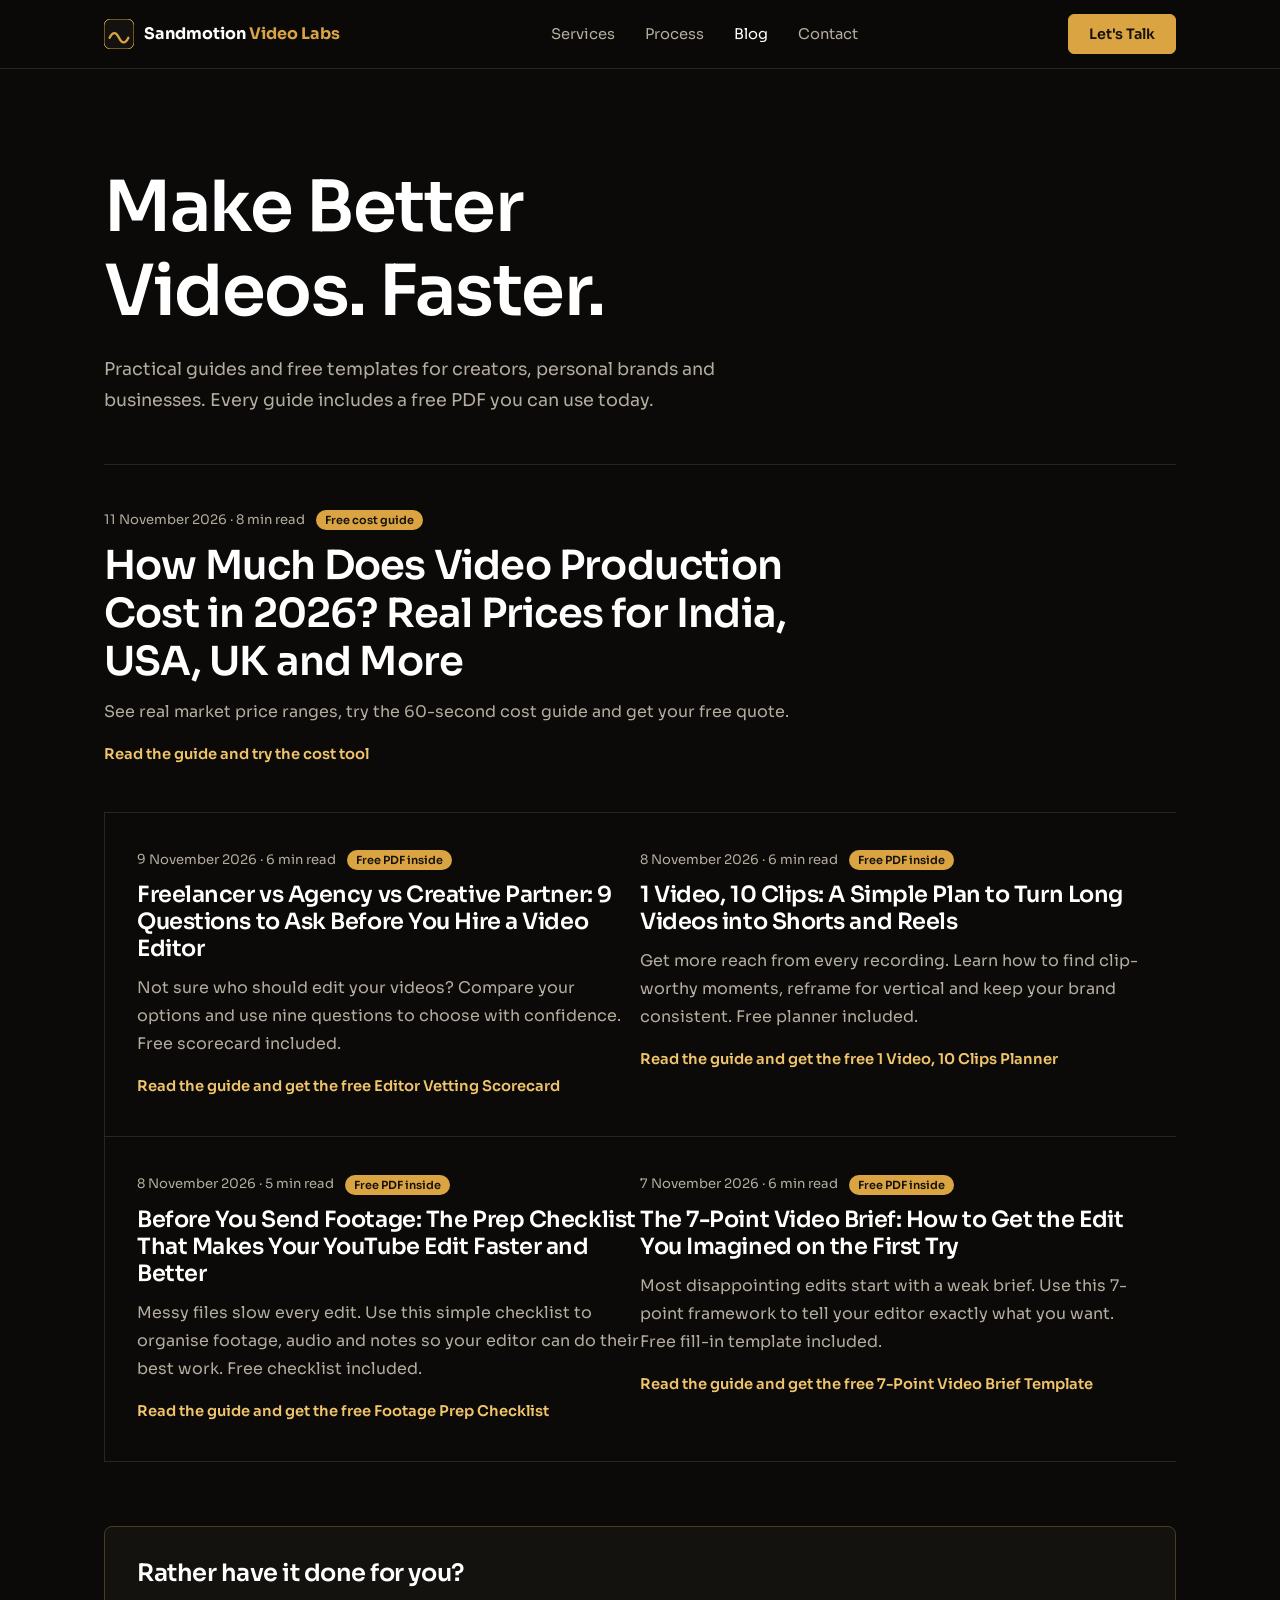
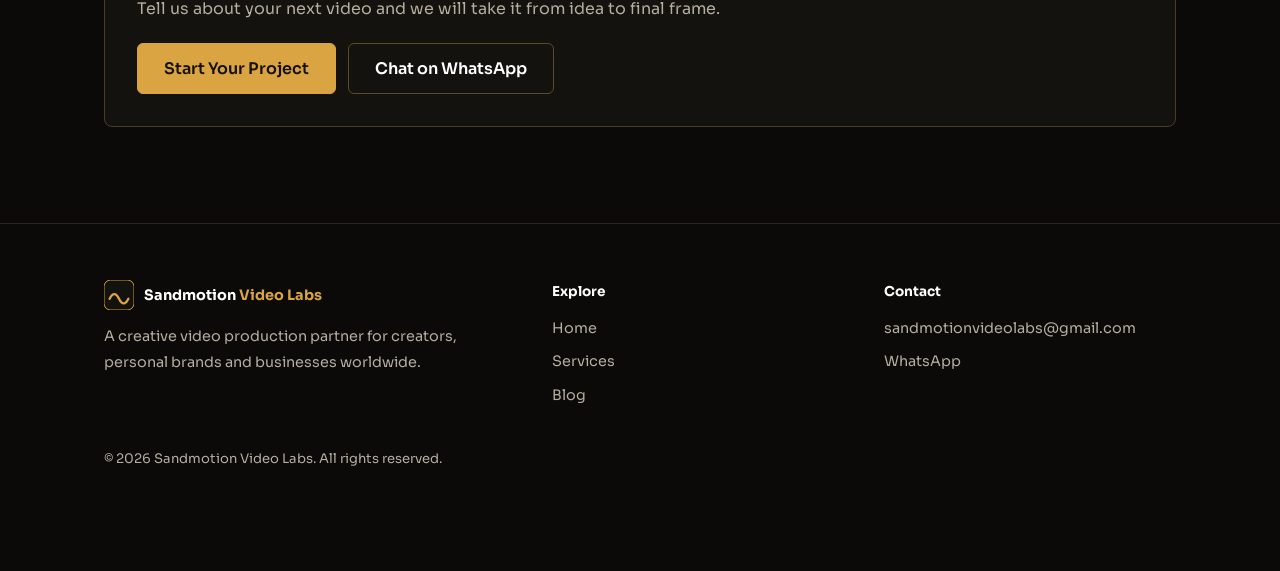
==== blog/index.html @ 58ddf297 "Add files via upload" ====
<!DOCTYPE html>
<html lang="en"><head><meta charset="utf-8"><meta name="viewport" content="width=device-width, initial-scale=1">
<title>Video Production Guides &amp; Free Templates | Sandmotion Video Labs</title><meta name="description" content="Free guides and downloadable templates on video editing, YouTube production, short-form content and choosing a creative partner."><link rel="canonical" href="https://www.sandmotionvideolabs.in/blog/">
<meta property="og:type" content="website"><meta property="og:title" content="Video Production Guides &amp; Free Templates | Sandmotion Video Labs"><meta property="og:description" content="Free guides and downloadable templates on video editing, YouTube production, short-form content and choosing a creative partner."><meta property="og:url" content="https://www.sandmotionvideolabs.in/blog/"><meta property="og:image" content="https://www.sandmotionvideolabs.in/og-image.jpg"><meta name="twitter:card" content="summary_large_image">
<meta name="theme-color" content="#0b0a08"><link rel="icon" href="data:image/svg+xml,%3Csvg xmlns='http://www.w3.org/2000/svg' viewBox='0 0 64 64'%3E%3Crect width='64' height='64' rx='14' fill='%230b0a08'/%3E%3Cpath d='M14 40q9-18 18 0t18 0' stroke='%23d9a441' stroke-width='6' fill='none' stroke-linecap='round'/%3E%3C/svg%3E"><link rel="preconnect" href="https://fonts.googleapis.com"><link rel="preconnect" href="https://fonts.gstatic.com" crossorigin><link href="https://fonts.googleapis.com/css2?family=Sora:wght@300;400;600;700&display=swap" rel="stylesheet"><link rel="stylesheet" href="blog.css"><script async src="https://www.googletagmanager.com/gtag/js?id=G-XXXXXXXXXX"></script><script>window.dataLayer=window.dataLayer||[];function gtag(){dataLayer.push(arguments)}gtag("js",new Date());gtag("config","G-XXXXXXXXXX");</script></head>
<body><div id="bar" aria-hidden="true"></div>
<header><div class="wrap"><nav aria-label="Main"><a class="logo" href="../index.html"><svg viewBox="0 0 64 64" aria-hidden="true"><rect width="64" height="64" rx="14" fill="#14120e" stroke="#d9a441" stroke-width="2"/><path d="M12 40q10-20 20 0t20 0" stroke="#d9a441" stroke-width="5" fill="none" stroke-linecap="round"/></svg><b>Sandmotion <span>Video Labs</span></b></a>
<ul><li><a href="../index.html#services">Services</a></li><li><a href="../index.html#process">Process</a></li><li><a href="./" aria-current="page">Blog</a></li><li><a href="../index.html#contact">Contact</a></li></ul>
<a class="btn" href="../index.html#contact" data-evt="nav_lets_talk">Let's Talk</a></nav></div></header>
<main><section class="hero-b"><div class="wrap"><h1>Make Better Videos. Faster.</h1><p>Practical guides and free templates for creators, personal brands and businesses. Every guide includes a free PDF you can use today.</p></div></section>
<section><div class="wrap"><div class="cards"><article class="card big"><p class="meta"><time datetime="2026-11-11">11 November 2026</time> · 8 min read <span class="badge">Free cost guide</span></p><h2><a href="video-production-cost-2026.html">How Much Does Video Production Cost in 2026? Real Prices for India, USA, UK and More</a></h2><p>See real market price ranges, try the 60-second cost guide and get your free quote.</p><a class="more" href="video-production-cost-2026.html">Read the guide and try the cost tool</a></article>
<article class="card"><p class="meta"><time datetime="2026-11-09">9 November 2026</time> · 6 min read <span class="badge">Free PDF inside</span></p><h2><a href="freelancer-vs-agency-vs-creative-partner.html">Freelancer vs Agency vs Creative Partner: 9 Questions to Ask Before You Hire a Video Editor</a></h2><p>Not sure who should edit your videos? Compare your options and use nine questions to choose with confidence. Free scorecard included.</p><a class="more" href="freelancer-vs-agency-vs-creative-partner.html">Read the guide and get the free Editor Vetting Scorecard</a></article><article class="card"><p class="meta"><time datetime="2026-11-08">8 November 2026</time> · 6 min read <span class="badge">Free PDF inside</span></p><h2><a href="turn-one-video-into-ten-clips.html">1 Video, 10 Clips: A Simple Plan to Turn Long Videos into Shorts and Reels</a></h2><p>Get more reach from every recording. Learn how to find clip-worthy moments, reframe for vertical and keep your brand consistent. Free planner included.</p><a class="more" href="turn-one-video-into-ten-clips.html">Read the guide and get the free 1 Video, 10 Clips Planner</a></article><article class="card"><p class="meta"><time datetime="2026-11-08">8 November 2026</time> · 5 min read <span class="badge">Free PDF inside</span></p><h2><a href="footage-prep-checklist-for-youtube-editors.html">Before You Send Footage: The Prep Checklist That Makes Your YouTube Edit Faster and Better</a></h2><p>Messy files slow every edit. Use this simple checklist to organise footage, audio and notes so your editor can do their best work. Free checklist included.</p><a class="more" href="footage-prep-checklist-for-youtube-editors.html">Read the guide and get the free Footage Prep Checklist</a></article><article class="card"><p class="meta"><time datetime="2026-11-07">7 November 2026</time> · 6 min read <span class="badge">Free PDF inside</span></p><h2><a href="how-to-brief-a-video-editor.html">The 7-Point Video Brief: How to Get the Edit You Imagined on the First Try</a></h2><p>Most disappointing edits start with a weak brief. Use this 7-point framework to tell your editor exactly what you want. Free fill-in template included.</p><a class="more" href="how-to-brief-a-video-editor.html">Read the guide and get the free 7-Point Video Brief Template</a></article></div>
<aside class="cta" style="margin-bottom:96px"><h2>Rather have it done for you?</h2><p>Tell us about your next video and we will take it from idea to final frame.</p><div class="row"><a class="btn" href="../index.html#contact" data-evt="blog_start_project">Start Your Project</a><a class="btn ghost" href="https://wa.me/918208072906?text=Hi%20Sandmotion%20Video%20Labs%2C%20I%27d%20like%20to%20discuss%20a%20video%20project." target="_blank" rel="noopener" data-evt="whatsapp_click">Chat on WhatsApp</a></div></aside></div></section></main>
<footer><div class="wrap"><div class="fgrid"><div><a class="logo" href="../index.html"><svg viewBox="0 0 64 64" aria-hidden="true"><rect width="64" height="64" rx="14" fill="#14120e" stroke="#d9a441" stroke-width="2"/><path d="M12 40q10-20 20 0t20 0" stroke="#d9a441" stroke-width="5" fill="none" stroke-linecap="round"/></svg><b>Sandmotion <span>Video Labs</span></b></a><p style="margin-top:14px;font-size:.9rem">A creative video production partner for creators, personal brands and businesses worldwide.</p></div>
<div><h4>Explore</h4><ul><li><a href="../index.html">Home</a></li><li><a href="../index.html#services">Services</a></li><li><a href="./">Blog</a></li></ul></div>
<div><h4>Contact</h4><ul><li><a href="mailto:sandmotionvideolabs@gmail.com">sandmotionvideolabs@gmail.com</a></li><li><a href="https://wa.me/918208072906?text=Hi%20Sandmotion%20Video%20Labs%2C%20I%27d%20like%20to%20discuss%20a%20video%20project." target="_blank" rel="noopener" data-evt="whatsapp_click">WhatsApp</a></li></ul></div></div>
<p class="copy">&copy; 2026 Sandmotion Video Labs. All rights reserved.</p></div></footer>
<div class="mcta"><a class="btn" href="../index.html#contact" data-evt="mobile_start_project">Start Your Project</a><a class="btn ghost" href="https://wa.me/918208072906?text=Hi%20Sandmotion%20Video%20Labs%2C%20I%27d%20like%20to%20discuss%20a%20video%20project." target="_blank" rel="noopener" data-evt="whatsapp_click">WhatsApp</a></div>
<script src="blog.js"></script></body></html>
---- blog/blog.css ----
*{box-sizing:border-box;margin:0}html{scroll-behavior:smooth;scroll-padding-top:84px}
:root{--bg:#0b0a08;--bg2:#14120e;--line:#2a261d;--mute:#b4ad9f;--gold:#d9a441;--gold2:#f0c46a}
body{background:var(--bg);color:#fff;font:400 1rem/1.75 Sora,Inter,system-ui,sans-serif;-webkit-font-smoothing:antialiased}
a{color:inherit}:focus-visible{outline:2px solid var(--gold2);outline-offset:3px}
.wrap{max-width:1120px;margin:0 auto;padding:0 24px}.narrow{max-width:760px}
h1,h2,h3{font-weight:600;line-height:1.2;letter-spacing:-.02em}p{color:var(--mute)}
#bar{position:fixed;top:0;left:0;height:3px;width:0;background:var(--gold);z-index:100}
.btn{display:inline-block;padding:14px 26px;border-radius:6px;background:var(--gold);color:#16110a;font:600 1rem Sora,sans-serif;text-decoration:none;border:1px solid var(--gold);cursor:pointer;transition:background .25s,transform .25s;text-align:center}
.btn:hover{background:var(--gold2);transform:translateY(-2px)}.btn.ghost{background:transparent;color:#fff;border-color:#5a4a28}.btn.ghost:hover{border-color:var(--gold);background:rgba(217,164,65,.08)}
.btn[hidden]{display:none}button[disabled]{opacity:.6;cursor:wait}
header{position:sticky;top:0;z-index:50;background:rgba(11,10,8,.88);backdrop-filter:blur(10px);border-bottom:1px solid var(--line)}
nav{display:flex;align-items:center;justify-content:space-between;height:68px;gap:16px}
.logo{display:flex;align-items:center;gap:10px;font-weight:700;text-decoration:none}.logo svg{width:30px;height:30px}.logo span{color:var(--gold)}
nav ul{display:flex;gap:30px;list-style:none;padding:0}nav ul a{text-decoration:none;color:var(--mute);font-size:.92rem}nav ul a:hover,nav ul a[aria-current]{color:#fff}
nav .btn{padding:10px 20px;font-size:.9rem}
.hero-b{padding:96px 0 48px}.hero-b h1{font-size:clamp(2.3rem,6.5vw,4.4rem);max-width:12ch;margin-bottom:20px}.hero-b p{max-width:54ch;font-size:1.1rem}
.cards{display:grid;grid-template-columns:repeat(2,1fr);border-top:1px solid var(--line);margin-bottom:64px}
.card{padding:36px 32px 36px 0;border-bottom:1px solid var(--line)}.card:nth-child(even){padding:36px 0 36px 32px;border-left:1px solid var(--line)}
.card.big{grid-column:1/-1;padding:44px 0;border-left:0}.card.big h2{font-size:clamp(1.7rem,3.6vw,2.5rem);max-width:24ch}
.card h2{font-size:1.4rem;margin:10px 0 12px}.card h2 a{text-decoration:none}.card h2 a:hover{color:var(--gold2)}
.meta{font-size:.82rem;color:var(--mute)}.more{display:inline-block;margin-top:16px;color:var(--gold2);text-decoration:none;font-weight:600;font-size:.92rem}.more:hover{text-decoration:underline}
.badge{display:inline-block;background:var(--gold);color:#16110a;font:600 .7rem Sora,sans-serif;padding:3px 9px;border-radius:99px;margin-left:8px;vertical-align:middle}
.post{padding:64px 0 96px}.post h1{font-size:clamp(1.9rem,5vw,2.9rem);margin:18px 0 14px}.crumb{font-size:.85rem}.crumb a{color:var(--gold2);text-decoration:none}
.takeaways{margin:32px 0 20px;padding:24px 26px;border-left:3px solid var(--gold);background:var(--bg2);border-radius:0 8px 8px 0}
.takeaways h2,.toc h2{font-size:.95rem;margin-bottom:10px;color:var(--gold2)}.takeaways ul{margin:0 0 0 18px;color:#e6e0d4}.takeaways li{margin-bottom:6px}
.toc{margin-bottom:8px}.toc ol{margin:0 0 0 18px;color:var(--mute);font-size:.92rem}.toc a{color:var(--mute)}.toc a:hover{color:var(--gold2)}
.prose{margin-top:28px}.prose h2{font-size:1.45rem;margin:42px 0 12px}.prose p{margin-bottom:16px;color:#d8d2c6}
.prose ul,.prose ol{margin:0 0 18px 22px;color:#d8d2c6}.prose li{margin-bottom:10px}.prose strong{color:#fff}
blockquote{margin:0 0 18px;padding:16px 20px;border-left:3px solid var(--gold);background:var(--bg2);color:#e6e0d4;border-radius:0 8px 8px 0}
.tip{margin:28px 0;padding:18px 22px;border:1px solid #4a3d22;border-radius:8px;color:#e6e0d4;background:rgba(217,164,65,.06)}.tip strong{color:var(--gold2)}
.magnet{margin:44px 0;padding:30px;border:1px solid var(--gold);border-radius:10px;background:linear-gradient(160deg,#1b1610,#0f0d09)}
.magnet h3{font-size:1.4rem;margin:10px 0 12px}.magnet ul{margin:0 0 20px 20px;color:#d8d2c6;font-size:.95rem}.magnet li{margin-bottom:4px}
.magnet .badge{margin-left:0}
.mrow{display:grid;grid-template-columns:1fr 1fr;gap:14px;margin-bottom:14px}
label{display:grid;gap:6px;font-size:.85rem;color:#fff}
input{font:inherit;font-size:.95rem;background:#0b0a08;color:#fff;border:1px solid #3a3325;border-radius:6px;padding:12px 14px;width:100%}
input:focus{border-color:var(--gold);outline:none;box-shadow:0 0 0 3px rgba(217,164,65,.2)}
input[aria-invalid="true"]{border-color:#e5736b}
.hp{position:absolute;left:-9999px;height:0;overflow:hidden}
.consent{display:flex;gap:10px;align-items:flex-start;font-size:.8rem;color:var(--mute);margin-bottom:16px}.consent input{width:auto;margin-top:5px;accent-color:var(--gold)}
.mform .btn{width:100%}.mstatus{margin-top:12px;font-size:.88rem;min-height:1.2em}.mstatus.bad{color:#f4a8a2}.mstatus.ok{color:var(--gold2)}
.magnet .dl{width:100%;margin-top:4px}
.cta{margin-top:56px;padding:32px;border:1px solid #4a3d22;border-radius:8px;background:var(--bg2)}.cta h2{font-size:1.5rem;margin-bottom:8px}.cta p{margin-bottom:20px}.cta .row{display:flex;flex-wrap:wrap;gap:12px}
.related{margin-top:48px}.related h3{font-size:1rem;margin-bottom:10px}.related ul{list-style:none;padding:0;display:grid;gap:8px}.related a{color:var(--gold2)}
footer{border-top:1px solid var(--line);padding:56px 0 100px;font-size:.9rem}.fgrid{display:grid;grid-template-columns:1.4fr 1fr 1fr;gap:40px}
footer h4{font-size:.85rem;margin-bottom:12px}footer ul{list-style:none;padding:0;display:grid;gap:8px}footer ul a{color:var(--mute);text-decoration:none}footer ul a:hover{color:var(--gold2)}.copy{margin-top:40px;font-size:.82rem}
.mcta{display:none}
@media(max-width:900px){nav ul{display:none}.cards,.fgrid,.mrow{grid-template-columns:1fr}.card,.card:nth-child(even){padding:28px 0;border-left:0}.hero-b{padding:64px 0 24px}
.magnet{padding:22px}
.mcta{display:flex;position:fixed;bottom:0;left:0;right:0;z-index:60;gap:8px;padding:10px 14px calc(10px + env(safe-area-inset-bottom,0px));background:rgba(11,10,8,.94);border-top:1px solid var(--line)}.mcta .btn{flex:1;padding:13px 10px;font-size:.9rem}}
@media(max-width:560px){.logo b{display:none}}
@media(prefers-reduced-motion:reduce){*{transition:none!important;scroll-behavior:auto!important}}
nav.toc{display:block;height:auto;margin-bottom:8px}
.takeaways ul,.toc ol,.prose ul,.prose ol,.magnet ul{padding-left:0}
.takeaways ul{margin-left:20px}.toc ol{margin-left:20px}.prose ul,.prose ol{margin-left:22px}.magnet ul{margin-left:20px}
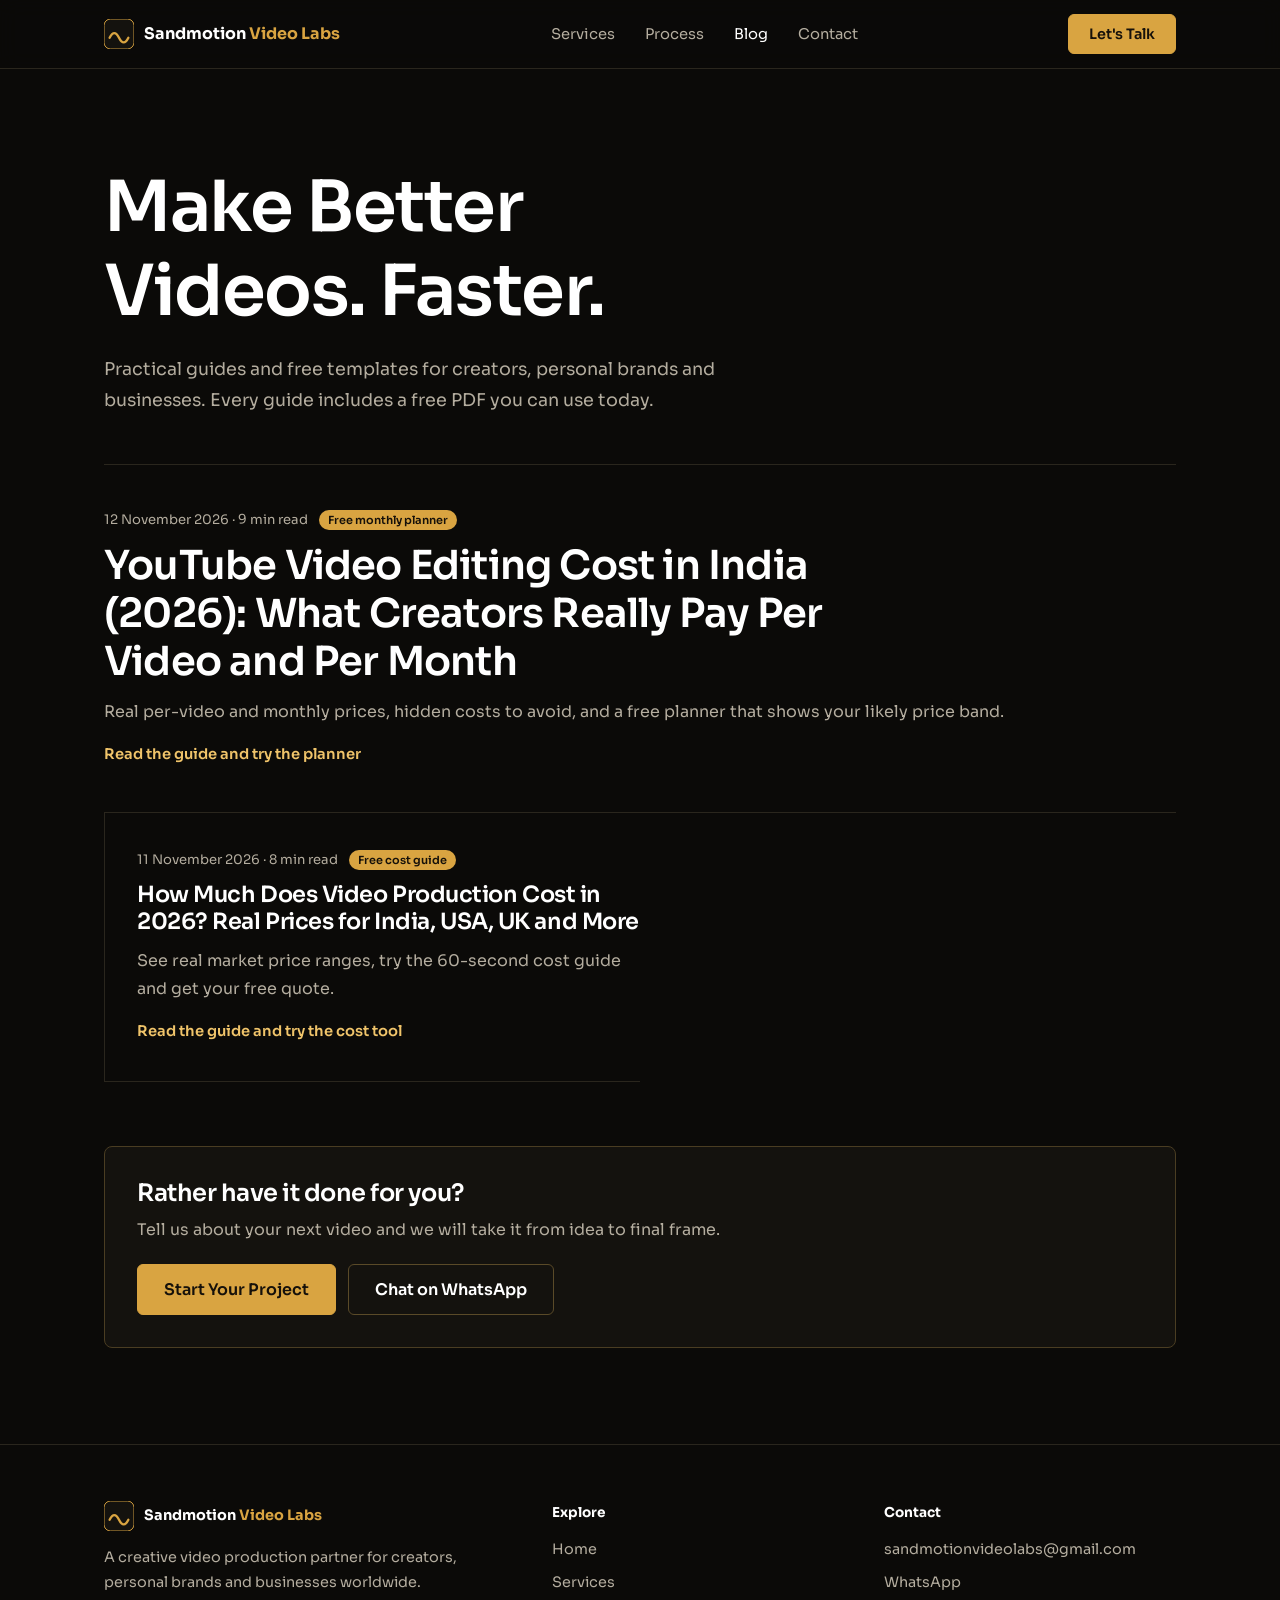
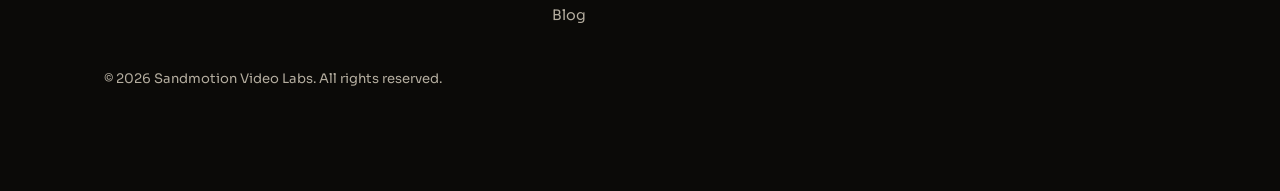
==== commit 8576cefe: "Add files via upload" ====
--- a/blog/index.html
+++ b/blog/index.html
@@ -8,8 +8,8 @@
 <ul><li><a href="../index.html#services">Services</a></li><li><a href="../index.html#process">Process</a></li><li><a href="./" aria-current="page">Blog</a></li><li><a href="../index.html#contact">Contact</a></li></ul>
 <a class="btn" href="../index.html#contact" data-evt="nav_lets_talk">Let's Talk</a></nav></div></header>
 <main><section class="hero-b"><div class="wrap"><h1>Make Better Videos. Faster.</h1><p>Practical guides and free templates for creators, personal brands and businesses. Every guide includes a free PDF you can use today.</p></div></section>
-<section><div class="wrap"><div class="cards"><article class="card big"><p class="meta"><time datetime="2026-11-11">11 November 2026</time> · 8 min read <span class="badge">Free cost guide</span></p><h2><a href="video-production-cost-2026.html">How Much Does Video Production Cost in 2026? Real Prices for India, USA, UK and More</a></h2><p>See real market price ranges, try the 60-second cost guide and get your free quote.</p><a class="more" href="video-production-cost-2026.html">Read the guide and try the cost tool</a></article>
-<article class="card"><p class="meta"><time datetime="2026-11-09">9 November 2026</time> · 6 min read <span class="badge">Free PDF inside</span></p><h2><a href="freelancer-vs-agency-vs-creative-partner.html">Freelancer vs Agency vs Creative Partner: 9 Questions to Ask Before You Hire a Video Editor</a></h2><p>Not sure who should edit your videos? Compare your options and use nine questions to choose with confidence. Free scorecard included.</p><a class="more" href="freelancer-vs-agency-vs-creative-partner.html">Read the guide and get the free Editor Vetting Scorecard</a></article><article class="card"><p class="meta"><time datetime="2026-11-08">8 November 2026</time> · 6 min read <span class="badge">Free PDF inside</span></p><h2><a href="turn-one-video-into-ten-clips.html">1 Video, 10 Clips: A Simple Plan to Turn Long Videos into Shorts and Reels</a></h2><p>Get more reach from every recording. Learn how to find clip-worthy moments, reframe for vertical and keep your brand consistent. Free planner included.</p><a class="more" href="turn-one-video-into-ten-clips.html">Read the guide and get the free 1 Video, 10 Clips Planner</a></article><article class="card"><p class="meta"><time datetime="2026-11-08">8 November 2026</time> · 5 min read <span class="badge">Free PDF inside</span></p><h2><a href="footage-prep-checklist-for-youtube-editors.html">Before You Send Footage: The Prep Checklist That Makes Your YouTube Edit Faster and Better</a></h2><p>Messy files slow every edit. Use this simple checklist to organise footage, audio and notes so your editor can do their best work. Free checklist included.</p><a class="more" href="footage-prep-checklist-for-youtube-editors.html">Read the guide and get the free Footage Prep Checklist</a></article><article class="card"><p class="meta"><time datetime="2026-11-07">7 November 2026</time> · 6 min read <span class="badge">Free PDF inside</span></p><h2><a href="how-to-brief-a-video-editor.html">The 7-Point Video Brief: How to Get the Edit You Imagined on the First Try</a></h2><p>Most disappointing edits start with a weak brief. Use this 7-point framework to tell your editor exactly what you want. Free fill-in template included.</p><a class="more" href="how-to-brief-a-video-editor.html">Read the guide and get the free 7-Point Video Brief Template</a></article></div>
+<section><div class="wrap"><div class="cards"><article class="card big"><p class="meta"><time datetime="2026-11-12">12 November 2026</time> · 9 min read <span class="badge">Free monthly planner</span></p><h2><a href="youtube-video-editing-cost-india.html">YouTube Video Editing Cost in India (2026): What Creators Really Pay Per Video and Per Month</a></h2><p>Real per-video and monthly prices, hidden costs to avoid, and a free planner that shows your likely price band.</p><a class="more" href="youtube-video-editing-cost-india.html">Read the guide and try the planner</a></article>
+<article class="card"><p class="meta"><time datetime="2026-11-11">11 November 2026</time> · 8 min read <span class="badge">Free cost guide</span></p><h2><a href="video-production-cost-2026.html">How Much Does Video Production Cost in 2026? Real Prices for India, USA, UK and More</a></h2><p>See real market price ranges, try the 60-second cost guide and get your free quote.</p><a class="more" href="video-production-cost-2026.html">Read the guide and try the cost tool</a></article></div>
 <aside class="cta" style="margin-bottom:96px"><h2>Rather have it done for you?</h2><p>Tell us about your next video and we will take it from idea to final frame.</p><div class="row"><a class="btn" href="../index.html#contact" data-evt="blog_start_project">Start Your Project</a><a class="btn ghost" href="https://wa.me/918208072906?text=Hi%20Sandmotion%20Video%20Labs%2C%20I%27d%20like%20to%20discuss%20a%20video%20project." target="_blank" rel="noopener" data-evt="whatsapp_click">Chat on WhatsApp</a></div></aside></div></section></main>
 <footer><div class="wrap"><div class="fgrid"><div><a class="logo" href="../index.html"><svg viewBox="0 0 64 64" aria-hidden="true"><rect width="64" height="64" rx="14" fill="#14120e" stroke="#d9a441" stroke-width="2"/><path d="M12 40q10-20 20 0t20 0" stroke="#d9a441" stroke-width="5" fill="none" stroke-linecap="round"/></svg><b>Sandmotion <span>Video Labs</span></b></a><p style="margin-top:14px;font-size:.9rem">A creative video production partner for creators, personal brands and businesses worldwide.</p></div>
 <div><h4>Explore</h4><ul><li><a href="../index.html">Home</a></li><li><a href="../index.html#services">Services</a></li><li><a href="./">Blog</a></li></ul></div>
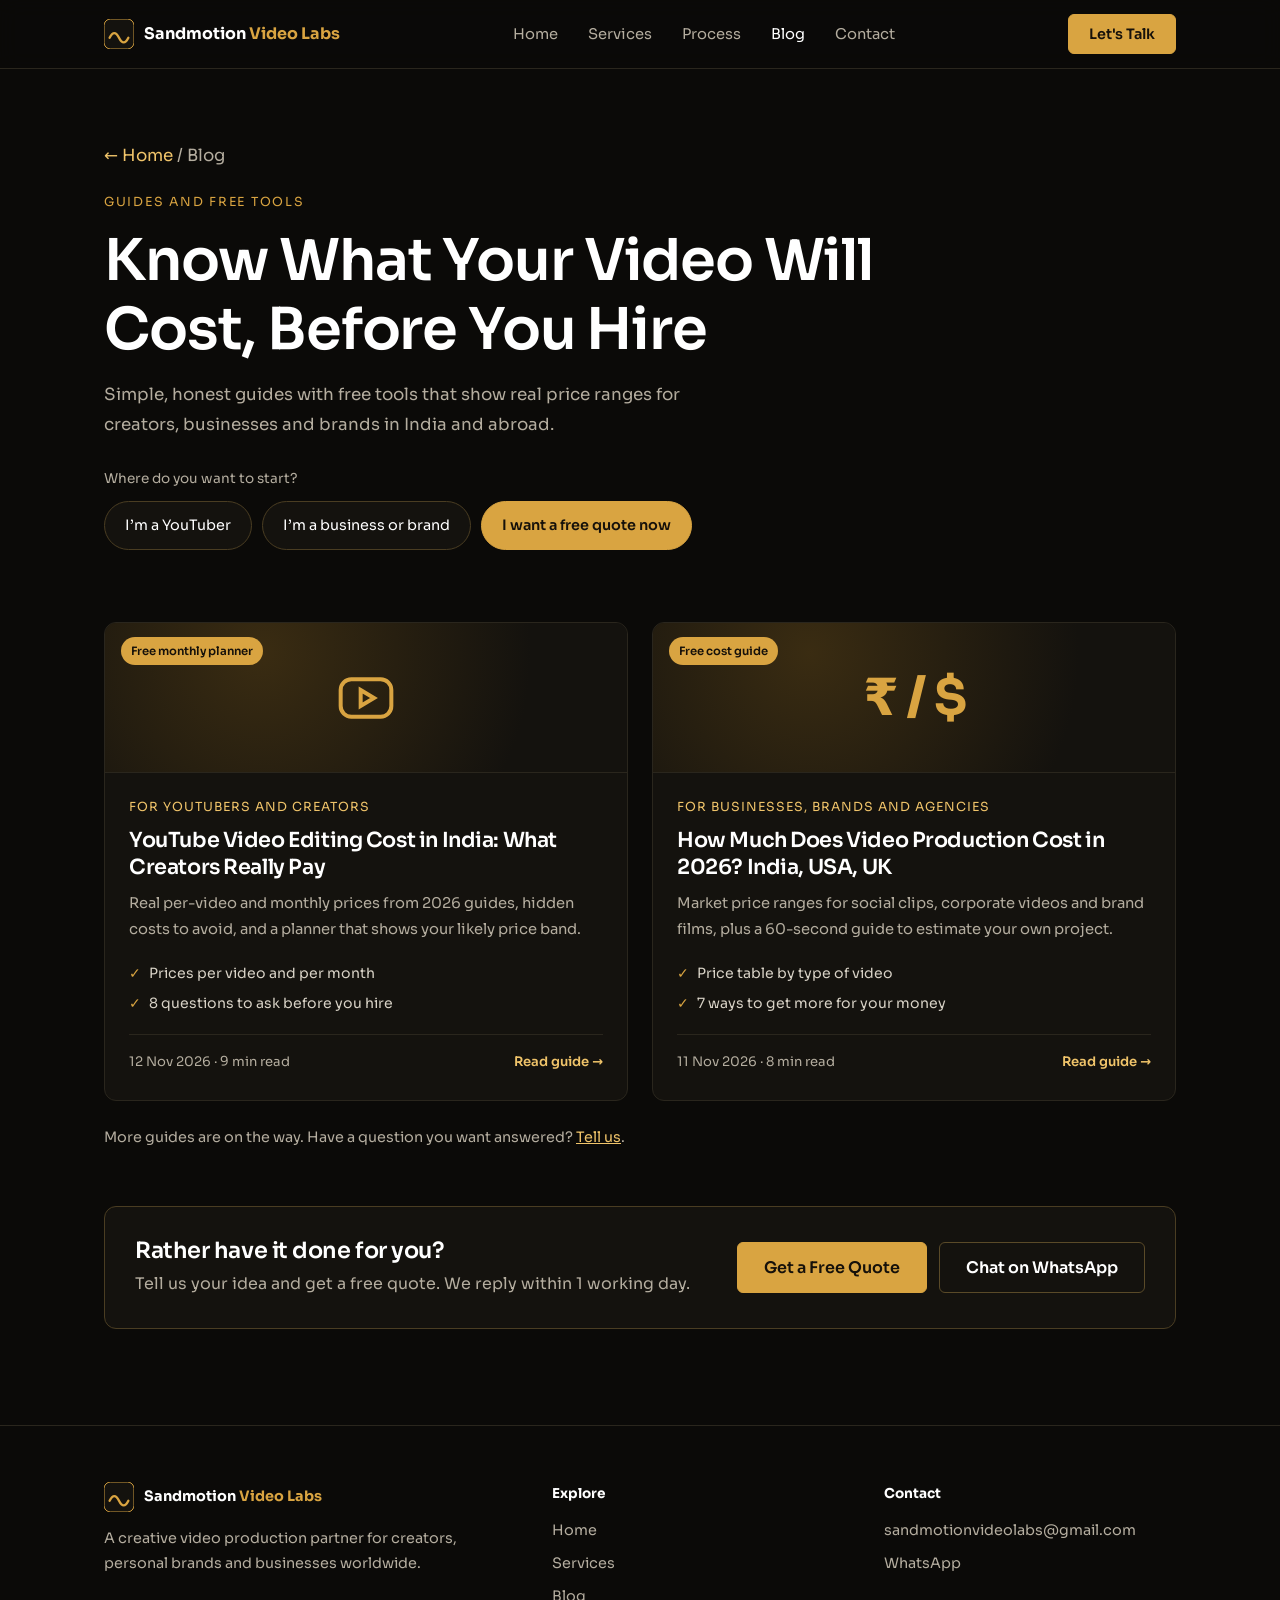
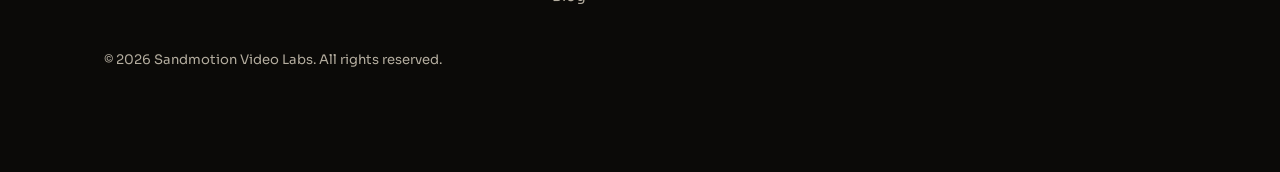
==== commit 3aded046: "Add files via upload" ====
--- a/blog/index.html
+++ b/blog/index.html
@@ -2,15 +2,55 @@
 <html lang="en"><head><meta charset="utf-8"><meta name="viewport" content="width=device-width, initial-scale=1">
 <title>Video Production Guides &amp; Free Templates | Sandmotion Video Labs</title><meta name="description" content="Free guides and downloadable templates on video editing, YouTube production, short-form content and choosing a creative partner."><link rel="canonical" href="https://www.sandmotionvideolabs.in/blog/">
 <meta property="og:type" content="website"><meta property="og:title" content="Video Production Guides &amp; Free Templates | Sandmotion Video Labs"><meta property="og:description" content="Free guides and downloadable templates on video editing, YouTube production, short-form content and choosing a creative partner."><meta property="og:url" content="https://www.sandmotionvideolabs.in/blog/"><meta property="og:image" content="https://www.sandmotionvideolabs.in/og-image.jpg"><meta name="twitter:card" content="summary_large_image">
-<meta name="theme-color" content="#0b0a08"><link rel="icon" href="data:image/svg+xml,%3Csvg xmlns='http://www.w3.org/2000/svg' viewBox='0 0 64 64'%3E%3Crect width='64' height='64' rx='14' fill='%230b0a08'/%3E%3Cpath d='M14 40q9-18 18 0t18 0' stroke='%23d9a441' stroke-width='6' fill='none' stroke-linecap='round'/%3E%3C/svg%3E"><link rel="preconnect" href="https://fonts.googleapis.com"><link rel="preconnect" href="https://fonts.gstatic.com" crossorigin><link href="https://fonts.googleapis.com/css2?family=Sora:wght@300;400;600;700&display=swap" rel="stylesheet"><link rel="stylesheet" href="blog.css"><script async src="https://www.googletagmanager.com/gtag/js?id=G-XXXXXXXXXX"></script><script>window.dataLayer=window.dataLayer||[];function gtag(){dataLayer.push(arguments)}gtag("js",new Date());gtag("config","G-XXXXXXXXXX");</script></head>
+<meta name="theme-color" content="#0b0a08"><link rel="icon" href="data:image/svg+xml,%3Csvg xmlns='http://www.w3.org/2000/svg' viewBox='0 0 64 64'%3E%3Crect width='64' height='64' rx='14' fill='%230b0a08'/%3E%3Cpath d='M14 40q9-18 18 0t18 0' stroke='%23d9a441' stroke-width='6' fill='none' stroke-linecap='round'/%3E%3C/svg%3E"><link rel="preconnect" href="https://fonts.googleapis.com"><link rel="preconnect" href="https://fonts.gstatic.com" crossorigin><link href="https://fonts.googleapis.com/css2?family=Sora:wght@300;400;600;700&display=swap" rel="stylesheet"><link rel="stylesheet" href="blog.css"><script async src="https://www.googletagmanager.com/gtag/js?id=G-XXXXXXXXXX"></script><script>window.dataLayer=window.dataLayer||[];function gtag(){dataLayer.push(arguments)}gtag("js",new Date());gtag("config","G-XXXXXXXXXX");</script><style>
+.bh{padding:72px 0 28px}.bh .eyebrow{display:block;color:var(--gold);font-size:.78rem;letter-spacing:.14em;text-transform:uppercase;margin-bottom:12px}
+.bh h1{font-size:clamp(2rem,5.5vw,3.6rem);max-width:18ch;margin-bottom:16px}.bh p{max-width:54ch;font-size:1.05rem}
+.crumbs{font-size:.85rem;margin-bottom:22px}.crumbs a{color:var(--gold2);text-decoration:none}.crumbs a:hover{text-decoration:underline}
+.pick{margin-top:28px}.pick small{display:block;color:var(--mute);font-size:.85rem;margin-bottom:10px}
+.pick .row{display:flex;flex-wrap:wrap;gap:10px}
+.pill{display:inline-block;padding:11px 20px;border:1px solid #4a3d22;border-radius:99px;color:#fff;text-decoration:none;font-size:.9rem;background:var(--bg2);transition:all .2s}
+.pill:hover{border-color:var(--gold);background:rgba(217,164,65,.1);transform:translateY(-2px)}
+.pill.solid{background:var(--gold);border-color:var(--gold);color:#16110a;font-weight:600}.pill.solid:hover{background:var(--gold2)}
+.g2{display:grid;grid-template-columns:repeat(2,1fr);gap:24px;margin:44px 0 24px}
+.gc{display:flex;flex-direction:column;border:1px solid var(--line);border-radius:12px;overflow:hidden;background:var(--bg2);text-decoration:none;transition:transform .25s,border-color .25s}
+.gc:hover{transform:translateY(-4px);border-color:var(--gold)}
+.gt{height:150px;display:grid;place-items:center;background:radial-gradient(circle at 30% 20%,#3a2c12,#14120e 70%);border-bottom:1px solid var(--line);position:relative}
+.gt svg{width:64px;height:64px;stroke:var(--gold);fill:none;stroke-width:1.5}
+.gt b{font-size:3.2rem;font-weight:700;color:var(--gold);letter-spacing:-.04em}
+.gt .tag{position:absolute;left:16px;top:14px;font-size:.72rem;background:var(--gold);color:#16110a;padding:4px 10px;border-radius:99px;font-weight:600}
+.gb{padding:24px 24px 26px;display:flex;flex-direction:column;flex:1}
+.gb .for{font-size:.78rem;color:var(--gold2);letter-spacing:.08em;text-transform:uppercase;margin-bottom:8px}
+.gb h2{font-size:1.3rem;line-height:1.3;color:#fff;margin-bottom:10px}
+.gb p{font-size:.92rem;margin-bottom:18px;flex:1}
+.gb ul{list-style:none;padding:0;margin:0 0 18px;display:grid;gap:6px;font-size:.88rem;color:#d8d2c6}
+.gb li{padding-left:20px;position:relative}.gb li::before{content:"\2713";position:absolute;left:0;color:var(--gold)}
+.gm{display:flex;justify-content:space-between;align-items:center;font-size:.82rem;color:var(--mute);border-top:1px solid var(--line);padding-top:16px}
+.gm span:last-child{color:var(--gold2);font-weight:600}
+.soon{margin:8px 0 56px;font-size:.9rem}
+.strip{margin:0 0 96px;padding:30px;border:1px solid #4a3d22;border-radius:12px;background:var(--bg2);display:flex;flex-wrap:wrap;gap:20px;align-items:center;justify-content:space-between}
+.strip h2{font-size:1.4rem;margin-bottom:6px}.strip p{margin:0}.strip .row{display:flex;gap:12px;flex-wrap:wrap}
+@media(max-width:900px){.g2{grid-template-columns:1fr}.bh{padding:44px 0 16px}.gt{height:120px}}
+</style></head>
 <body><div id="bar" aria-hidden="true"></div>
 <header><div class="wrap"><nav aria-label="Main"><a class="logo" href="../index.html"><svg viewBox="0 0 64 64" aria-hidden="true"><rect width="64" height="64" rx="14" fill="#14120e" stroke="#d9a441" stroke-width="2"/><path d="M12 40q10-20 20 0t20 0" stroke="#d9a441" stroke-width="5" fill="none" stroke-linecap="round"/></svg><b>Sandmotion <span>Video Labs</span></b></a>
-<ul><li><a href="../index.html#services">Services</a></li><li><a href="../index.html#process">Process</a></li><li><a href="./" aria-current="page">Blog</a></li><li><a href="../index.html#contact">Contact</a></li></ul>
+<ul><li><a href="../index.html">Home</a></li><li><a href="../index.html#services">Services</a></li><li><a href="../index.html#process">Process</a></li><li><a href="./" aria-current="page">Blog</a></li><li><a href="../index.html#contact">Contact</a></li></ul>
 <a class="btn" href="../index.html#contact" data-evt="nav_lets_talk">Let's Talk</a></nav></div></header>
-<main><section class="hero-b"><div class="wrap"><h1>Make Better Videos. Faster.</h1><p>Practical guides and free templates for creators, personal brands and businesses. Every guide includes a free PDF you can use today.</p></div></section>
-<section><div class="wrap"><div class="cards"><article class="card big"><p class="meta"><time datetime="2026-11-12">12 November 2026</time> · 9 min read <span class="badge">Free monthly planner</span></p><h2><a href="youtube-video-editing-cost-india.html">YouTube Video Editing Cost in India (2026): What Creators Really Pay Per Video and Per Month</a></h2><p>Real per-video and monthly prices, hidden costs to avoid, and a free planner that shows your likely price band.</p><a class="more" href="youtube-video-editing-cost-india.html">Read the guide and try the planner</a></article>
-<article class="card"><p class="meta"><time datetime="2026-11-11">11 November 2026</time> · 8 min read <span class="badge">Free cost guide</span></p><h2><a href="video-production-cost-2026.html">How Much Does Video Production Cost in 2026? Real Prices for India, USA, UK and More</a></h2><p>See real market price ranges, try the 60-second cost guide and get your free quote.</p><a class="more" href="video-production-cost-2026.html">Read the guide and try the cost tool</a></article></div>
-<aside class="cta" style="margin-bottom:96px"><h2>Rather have it done for you?</h2><p>Tell us about your next video and we will take it from idea to final frame.</p><div class="row"><a class="btn" href="../index.html#contact" data-evt="blog_start_project">Start Your Project</a><a class="btn ghost" href="https://wa.me/918208072906?text=Hi%20Sandmotion%20Video%20Labs%2C%20I%27d%20like%20to%20discuss%20a%20video%20project." target="_blank" rel="noopener" data-evt="whatsapp_click">Chat on WhatsApp</a></div></aside></div></section></main>
+<main>
+<section class="bh"><div class="wrap"><p class="crumbs"><a href="../index.html">&larr; Home</a> / Blog</p>
+<span class="eyebrow">Guides and free tools</span><h1>Know What Your Video Will Cost, Before You Hire</h1>
+<p>Simple, honest guides with free tools that show real price ranges for creators, businesses and brands in India and abroad.</p>
+<div class="pick"><small>Where do you want to start?</small><div class="row"><a class="pill" href="youtube-video-editing-cost-india.html">I&rsquo;m a YouTuber</a><a class="pill" href="video-production-cost-2026.html">I&rsquo;m a business or brand</a><a class="pill solid" href="../index.html#contact">I want a free quote now</a></div></div></div></section>
+<section><div class="wrap">
+<div class="g2">
+<a class="gc" href="youtube-video-editing-cost-india.html" data-evt="blog_card_youtube"><div class="gt"><span class="tag">Free monthly planner</span><svg viewBox="0 0 24 24" aria-hidden="true"><rect x="2.5" y="5" width="19" height="14" rx="4"/><path d="M10 9l5 3-5 3z"/></svg></div>
+<div class="gb"><span class="for">For YouTubers and creators</span><h2>YouTube Video Editing Cost in India: What Creators Really Pay</h2><p>Real per-video and monthly prices from 2026 guides, hidden costs to avoid, and a planner that shows your likely price band.</p><ul><li>Prices per video and per month</li><li>8 questions to ask before you hire</li></ul><div class="gm"><span>12 Nov 2026 &middot; 9 min read</span><span>Read guide &rarr;</span></div></div></a>
+<a class="gc" href="video-production-cost-2026.html" data-evt="blog_card_cost"><div class="gt"><span class="tag">Free cost guide</span><b>&#8377; / $</b></div>
+<div class="gb"><span class="for">For businesses, brands and agencies</span><h2>How Much Does Video Production Cost in 2026? India, USA, UK</h2><p>Market price ranges for social clips, corporate videos and brand films, plus a 60-second guide to estimate your own project.</p><ul><li>Price table by type of video</li><li>7 ways to get more for your money</li></ul><div class="gm"><span>11 Nov 2026 &middot; 8 min read</span><span>Read guide &rarr;</span></div></div></a>
+</div>
+<p class="soon">More guides are on the way. Have a question you want answered? <a href="../index.html#contact" style="color:var(--gold2)">Tell us</a>.</p>
+<aside class="strip"><div><h2>Rather have it done for you?</h2><p>Tell us your idea and get a free quote. We reply within 1 working day.</p></div><div class="row"><a class="btn" href="../index.html#contact" data-evt="blog_start_project">Get a Free Quote</a><a class="btn ghost" href="https://wa.me/918208072906?text=Hi%20Sandmotion%20Video%20Labs%2C%20I%27d%20like%20to%20discuss%20a%20video%20project." target="_blank" rel="noopener" data-evt="whatsapp_click">Chat on WhatsApp</a></div></aside>
+</div></section>
+</main>
 <footer><div class="wrap"><div class="fgrid"><div><a class="logo" href="../index.html"><svg viewBox="0 0 64 64" aria-hidden="true"><rect width="64" height="64" rx="14" fill="#14120e" stroke="#d9a441" stroke-width="2"/><path d="M12 40q10-20 20 0t20 0" stroke="#d9a441" stroke-width="5" fill="none" stroke-linecap="round"/></svg><b>Sandmotion <span>Video Labs</span></b></a><p style="margin-top:14px;font-size:.9rem">A creative video production partner for creators, personal brands and businesses worldwide.</p></div>
 <div><h4>Explore</h4><ul><li><a href="../index.html">Home</a></li><li><a href="../index.html#services">Services</a></li><li><a href="./">Blog</a></li></ul></div>
 <div><h4>Contact</h4><ul><li><a href="mailto:sandmotionvideolabs@gmail.com">sandmotionvideolabs@gmail.com</a></li><li><a href="https://wa.me/918208072906?text=Hi%20Sandmotion%20Video%20Labs%2C%20I%27d%20like%20to%20discuss%20a%20video%20project." target="_blank" rel="noopener" data-evt="whatsapp_click">WhatsApp</a></li></ul></div></div>
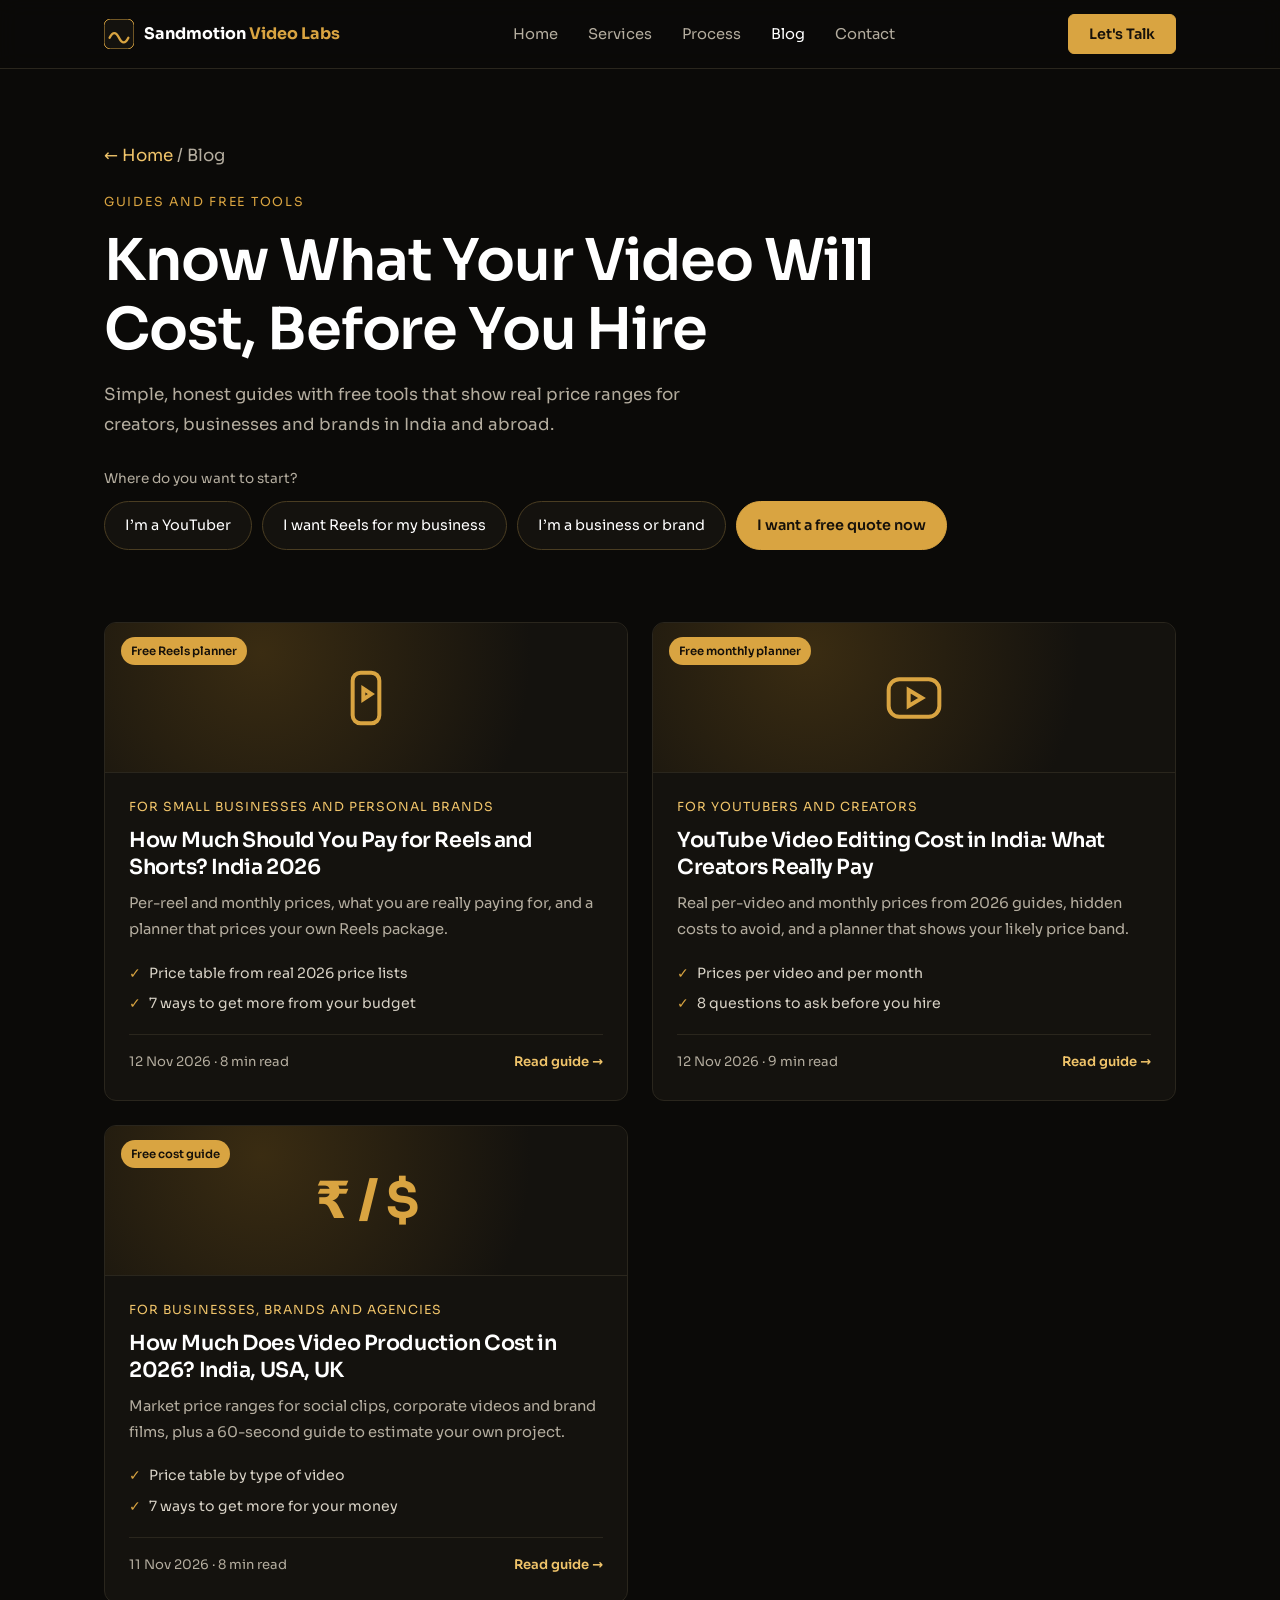
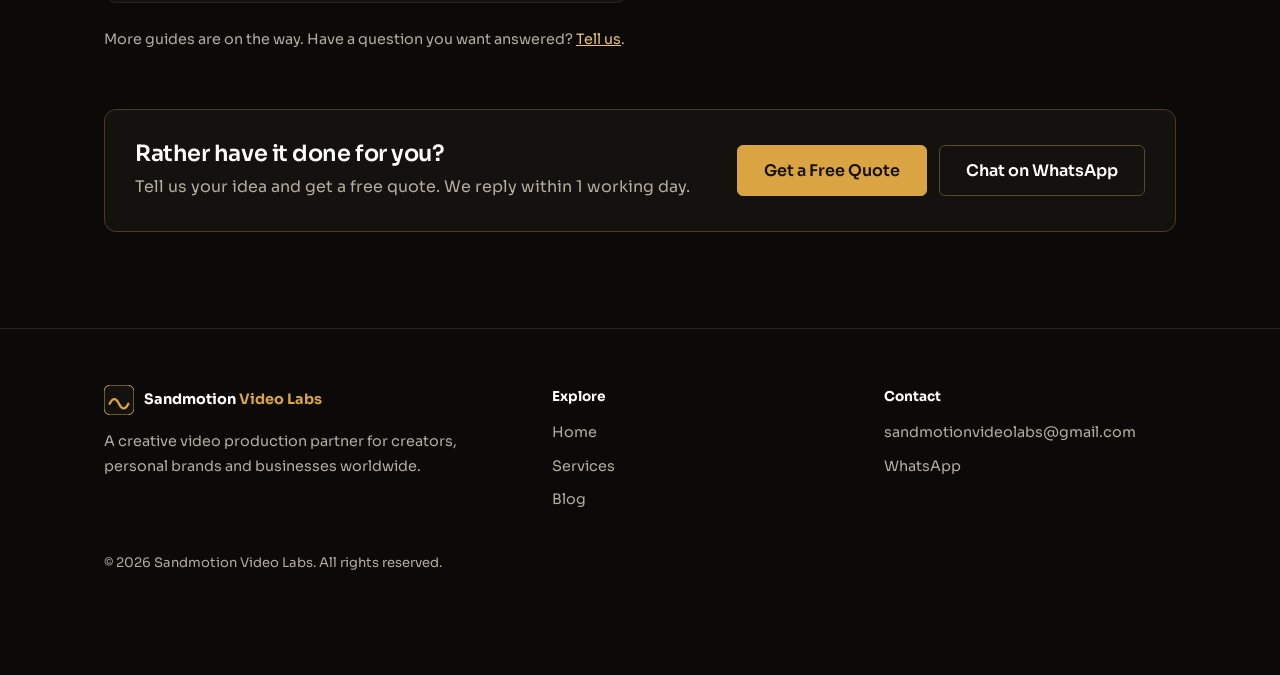
==== commit 5a99447b: "Add files via upload" ====
--- a/blog/index.html
+++ b/blog/index.html
@@ -39,9 +39,11 @@
 <section class="bh"><div class="wrap"><p class="crumbs"><a href="../index.html">&larr; Home</a> / Blog</p>
 <span class="eyebrow">Guides and free tools</span><h1>Know What Your Video Will Cost, Before You Hire</h1>
 <p>Simple, honest guides with free tools that show real price ranges for creators, businesses and brands in India and abroad.</p>
-<div class="pick"><small>Where do you want to start?</small><div class="row"><a class="pill" href="youtube-video-editing-cost-india.html">I&rsquo;m a YouTuber</a><a class="pill" href="video-production-cost-2026.html">I&rsquo;m a business or brand</a><a class="pill solid" href="../index.html#contact">I want a free quote now</a></div></div></div></section>
+<div class="pick"><small>Where do you want to start?</small><div class="row"><a class="pill" href="youtube-video-editing-cost-india.html">I&rsquo;m a YouTuber</a><a class="pill" href="reels-shorts-cost-india.html">I want Reels for my business</a><a class="pill" href="video-production-cost-2026.html">I&rsquo;m a business or brand</a><a class="pill solid" href="../index.html#contact">I want a free quote now</a></div></div></div></section>
 <section><div class="wrap">
 <div class="g2">
+<a class="gc" href="reels-shorts-cost-india.html" data-evt="blog_card_reels"><div class="gt"><span class="tag">Free Reels planner</span><svg viewBox="0 0 24 24" aria-hidden="true"><rect x="7" y="2.5" width="10" height="19" rx="3"/><path d="M11 8.5l3 2-3 2z"/></svg></div>
+<div class="gb"><span class="for">For small businesses and personal brands</span><h2>How Much Should You Pay for Reels and Shorts? India 2026</h2><p>Per-reel and monthly prices, what you are really paying for, and a planner that prices your own Reels package.</p><ul><li>Price table from real 2026 price lists</li><li>7 ways to get more from your budget</li></ul><div class="gm"><span>12 Nov 2026 &middot; 8 min read</span><span>Read guide &rarr;</span></div></div></a>
 <a class="gc" href="youtube-video-editing-cost-india.html" data-evt="blog_card_youtube"><div class="gt"><span class="tag">Free monthly planner</span><svg viewBox="0 0 24 24" aria-hidden="true"><rect x="2.5" y="5" width="19" height="14" rx="4"/><path d="M10 9l5 3-5 3z"/></svg></div>
 <div class="gb"><span class="for">For YouTubers and creators</span><h2>YouTube Video Editing Cost in India: What Creators Really Pay</h2><p>Real per-video and monthly prices from 2026 guides, hidden costs to avoid, and a planner that shows your likely price band.</p><ul><li>Prices per video and per month</li><li>8 questions to ask before you hire</li></ul><div class="gm"><span>12 Nov 2026 &middot; 9 min read</span><span>Read guide &rarr;</span></div></div></a>
 <a class="gc" href="video-production-cost-2026.html" data-evt="blog_card_cost"><div class="gt"><span class="tag">Free cost guide</span><b>&#8377; / $</b></div>
@@ -53,7 +55,7 @@
 </main>
 <footer><div class="wrap"><div class="fgrid"><div><a class="logo" href="../index.html"><svg viewBox="0 0 64 64" aria-hidden="true"><rect width="64" height="64" rx="14" fill="#14120e" stroke="#d9a441" stroke-width="2"/><path d="M12 40q10-20 20 0t20 0" stroke="#d9a441" stroke-width="5" fill="none" stroke-linecap="round"/></svg><b>Sandmotion <span>Video Labs</span></b></a><p style="margin-top:14px;font-size:.9rem">A creative video production partner for creators, personal brands and businesses worldwide.</p></div>
 <div><h4>Explore</h4><ul><li><a href="../index.html">Home</a></li><li><a href="../index.html#services">Services</a></li><li><a href="./">Blog</a></li></ul></div>
-<div><h4>Contact</h4><ul><li><a href="mailto:sandmotionvideolabs@gmail.com">sandmotionvideolabs@gmail.com</a></li><li><a href="https://wa.me/918208072906?text=Hi%20Sandmotion%20Video%20Labs%2C%20I%27d%20like%20to%20discuss%20a%20video%20project." target="_blank" rel="noopener" data-evt="whatsapp_click">WhatsApp</a></li></ul></div></div>
+<div><h4>Contact</h4><ul><li><a href="mailto:sandmotionvideolabs@gmail.com">sandmotionvideolabs@gmail.com</a></li><li><a href="https://wa.me/918208072906" target="_blank" rel="noopener" data-evt="whatsapp_click">WhatsApp</a></li></ul></div></div>
 <p class="copy">&copy; 2026 Sandmotion Video Labs. All rights reserved.</p></div></footer>
 <div class="mcta"><a class="btn" href="../index.html#contact" data-evt="mobile_start_project">Start Your Project</a><a class="btn ghost" href="https://wa.me/918208072906?text=Hi%20Sandmotion%20Video%20Labs%2C%20I%27d%20like%20to%20discuss%20a%20video%20project." target="_blank" rel="noopener" data-evt="whatsapp_click">WhatsApp</a></div>
 <script src="blog.js"></script></body></html>
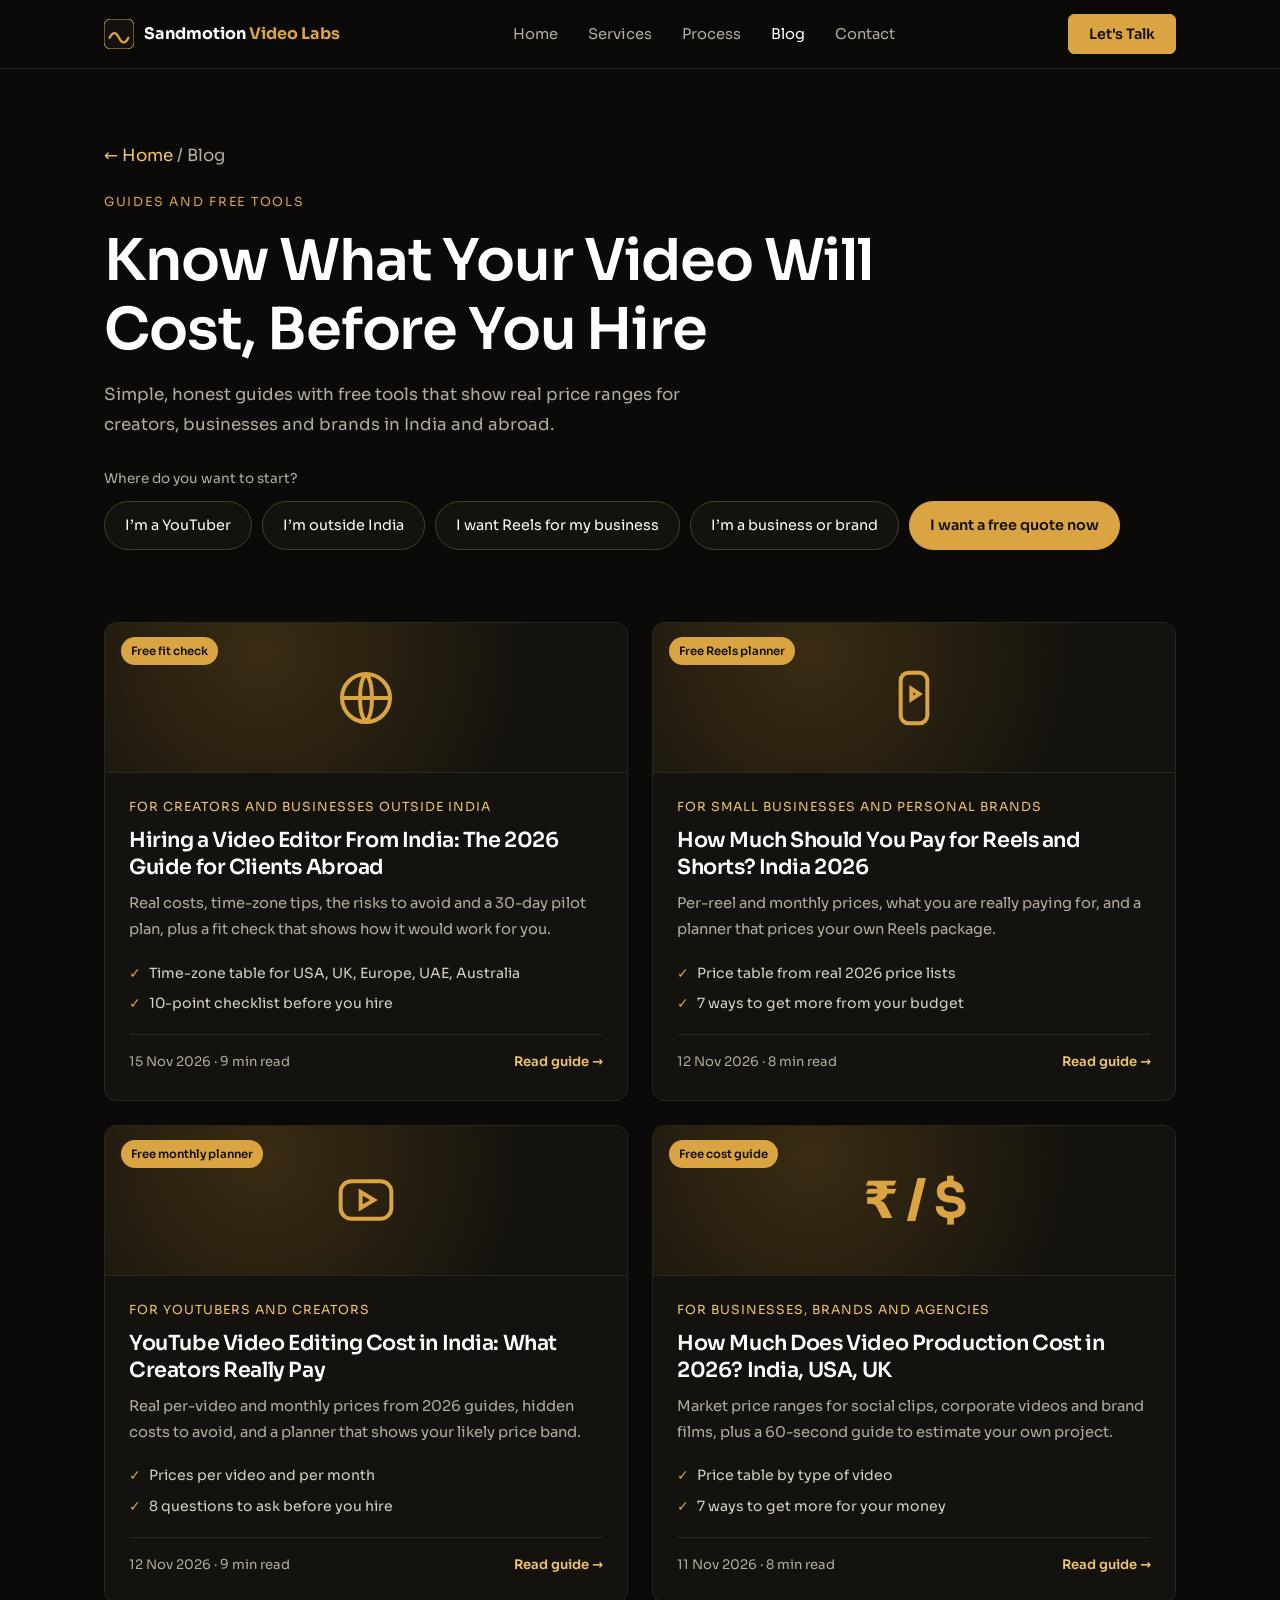
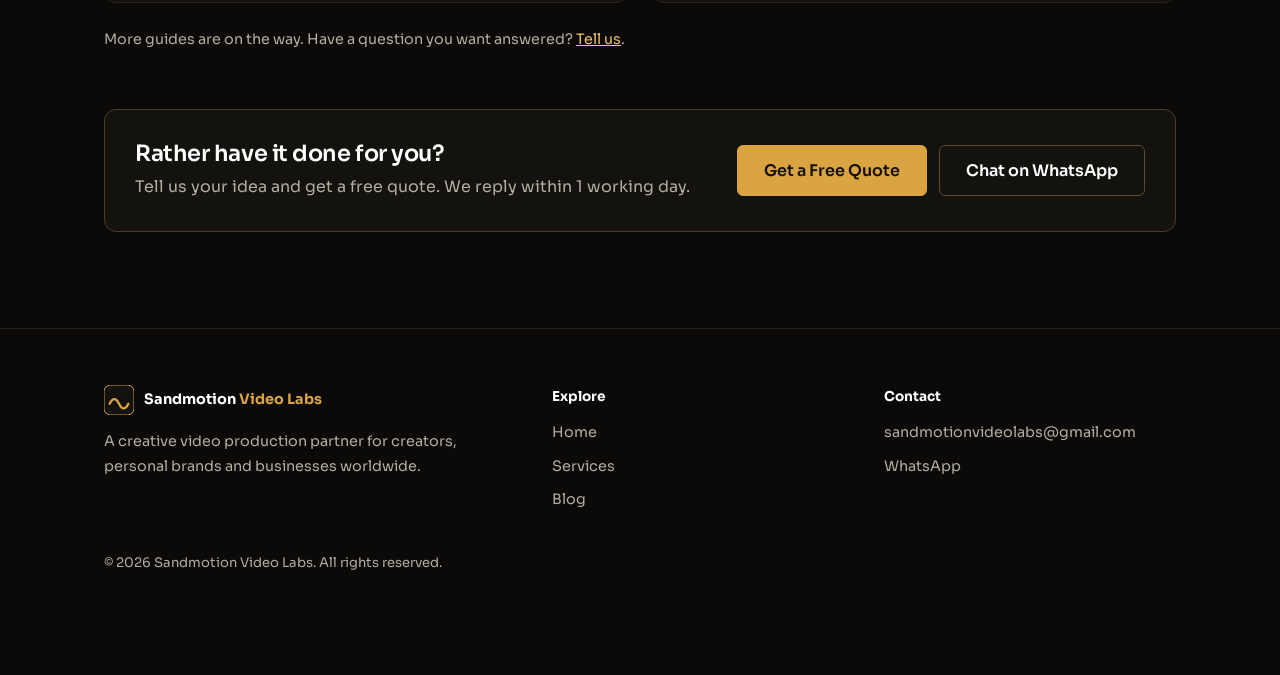
==== commit 93a2baf6: "Add files via upload" ====
--- a/blog/index.html
+++ b/blog/index.html
@@ -39,9 +39,11 @@
 <section class="bh"><div class="wrap"><p class="crumbs"><a href="../index.html">&larr; Home</a> / Blog</p>
 <span class="eyebrow">Guides and free tools</span><h1>Know What Your Video Will Cost, Before You Hire</h1>
 <p>Simple, honest guides with free tools that show real price ranges for creators, businesses and brands in India and abroad.</p>
-<div class="pick"><small>Where do you want to start?</small><div class="row"><a class="pill" href="youtube-video-editing-cost-india.html">I&rsquo;m a YouTuber</a><a class="pill" href="reels-shorts-cost-india.html">I want Reels for my business</a><a class="pill" href="video-production-cost-2026.html">I&rsquo;m a business or brand</a><a class="pill solid" href="../index.html#contact">I want a free quote now</a></div></div></div></section>
+<div class="pick"><small>Where do you want to start?</small><div class="row"><a class="pill" href="youtube-video-editing-cost-india.html">I&rsquo;m a YouTuber</a><a class="pill" href="hire-video-editor-india-international-clients.html">I&rsquo;m outside India</a><a class="pill" href="reels-shorts-cost-india.html">I want Reels for my business</a><a class="pill" href="video-production-cost-2026.html">I&rsquo;m a business or brand</a><a class="pill solid" href="../index.html#contact">I want a free quote now</a></div></div></div></section>
 <section><div class="wrap">
 <div class="g2">
+<a class="gc" href="hire-video-editor-india-international-clients.html" data-evt="blog_card_intl"><div class="gt"><span class="tag">Free fit check</span><svg viewBox="0 0 24 24" aria-hidden="true"><circle cx="12" cy="12" r="9"/><path d="M3 12h18M12 3c3 3 3 15 0 18M12 3c-3 3-3 15 0 18"/></svg></div>
+<div class="gb"><span class="for">For creators and businesses outside India</span><h2>Hiring a Video Editor From India: The 2026 Guide for Clients Abroad</h2><p>Real costs, time-zone tips, the risks to avoid and a 30-day pilot plan, plus a fit check that shows how it would work for you.</p><ul><li>Time-zone table for USA, UK, Europe, UAE, Australia</li><li>10-point checklist before you hire</li></ul><div class="gm"><span>15 Nov 2026 &middot; 9 min read</span><span>Read guide &rarr;</span></div></div></a>
 <a class="gc" href="reels-shorts-cost-india.html" data-evt="blog_card_reels"><div class="gt"><span class="tag">Free Reels planner</span><svg viewBox="0 0 24 24" aria-hidden="true"><rect x="7" y="2.5" width="10" height="19" rx="3"/><path d="M11 8.5l3 2-3 2z"/></svg></div>
 <div class="gb"><span class="for">For small businesses and personal brands</span><h2>How Much Should You Pay for Reels and Shorts? India 2026</h2><p>Per-reel and monthly prices, what you are really paying for, and a planner that prices your own Reels package.</p><ul><li>Price table from real 2026 price lists</li><li>7 ways to get more from your budget</li></ul><div class="gm"><span>12 Nov 2026 &middot; 8 min read</span><span>Read guide &rarr;</span></div></div></a>
 <a class="gc" href="youtube-video-editing-cost-india.html" data-evt="blog_card_youtube"><div class="gt"><span class="tag">Free monthly planner</span><svg viewBox="0 0 24 24" aria-hidden="true"><rect x="2.5" y="5" width="19" height="14" rx="4"/><path d="M10 9l5 3-5 3z"/></svg></div>
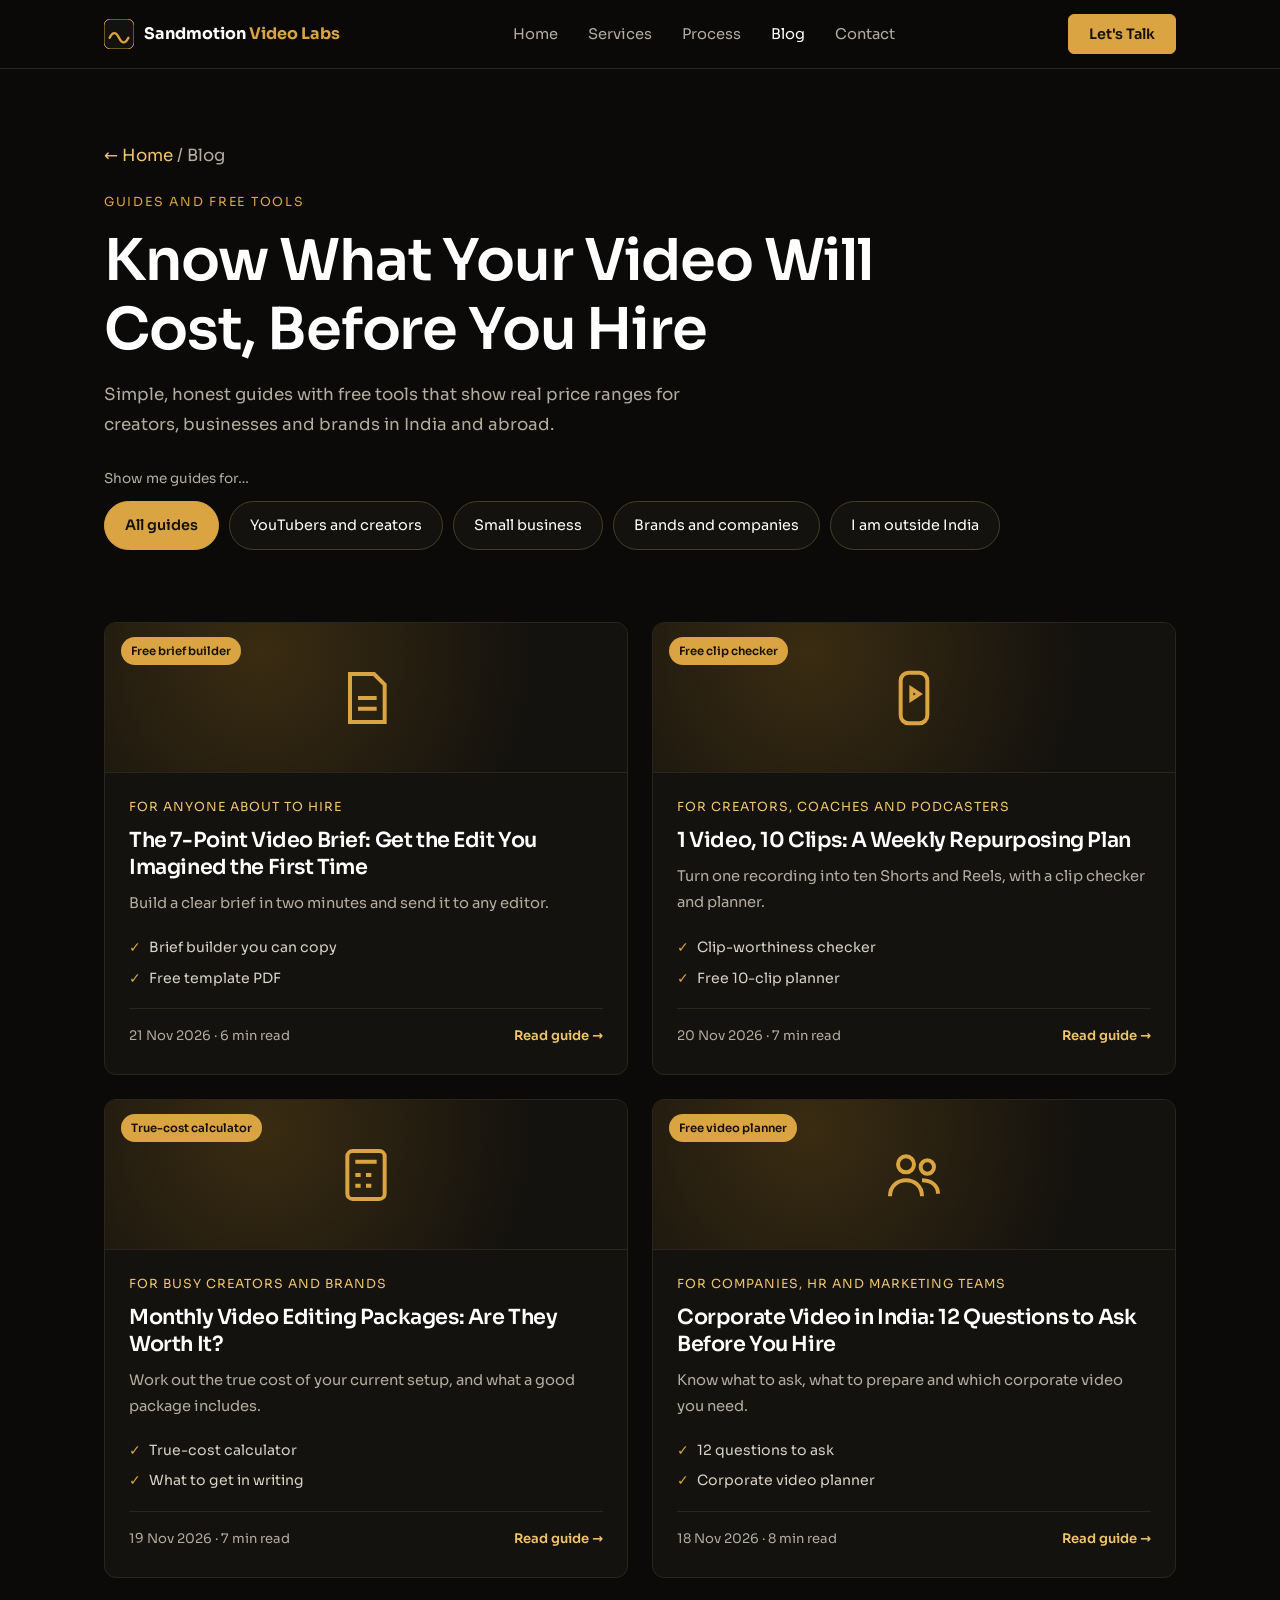
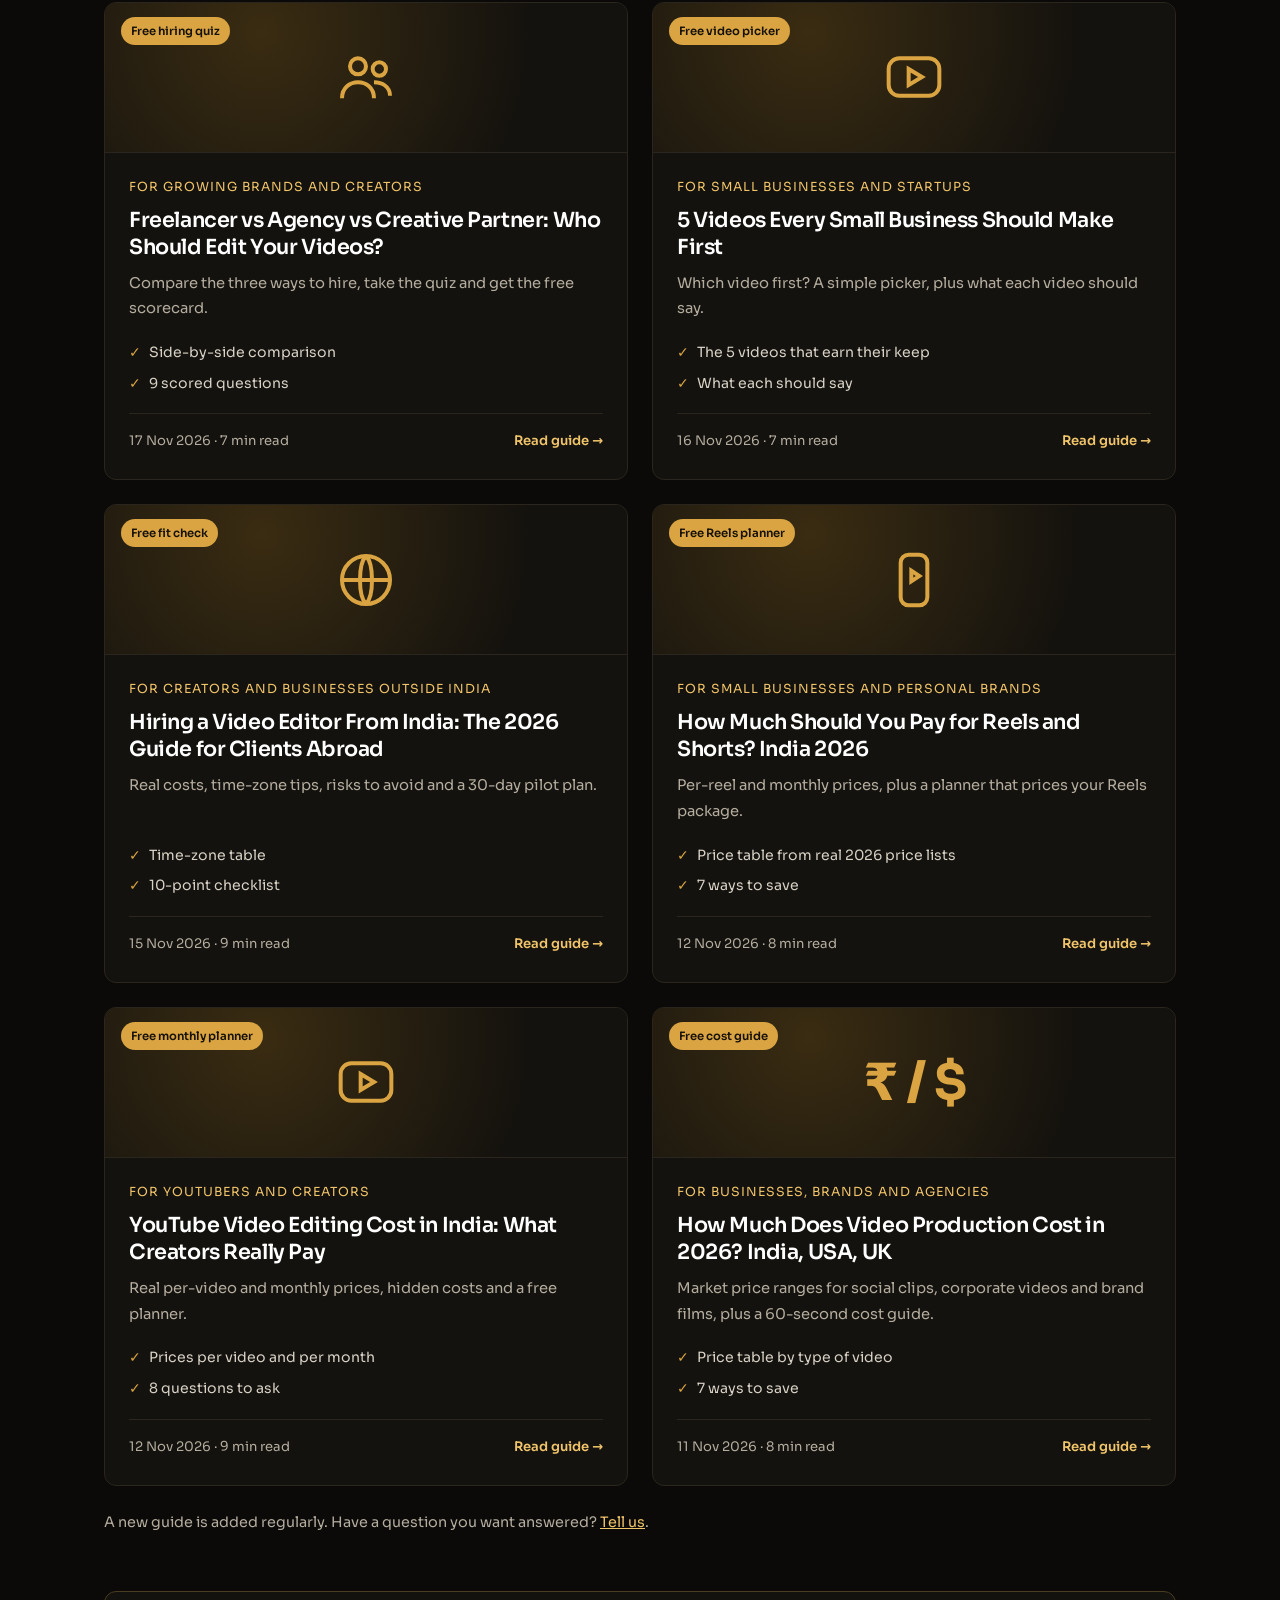
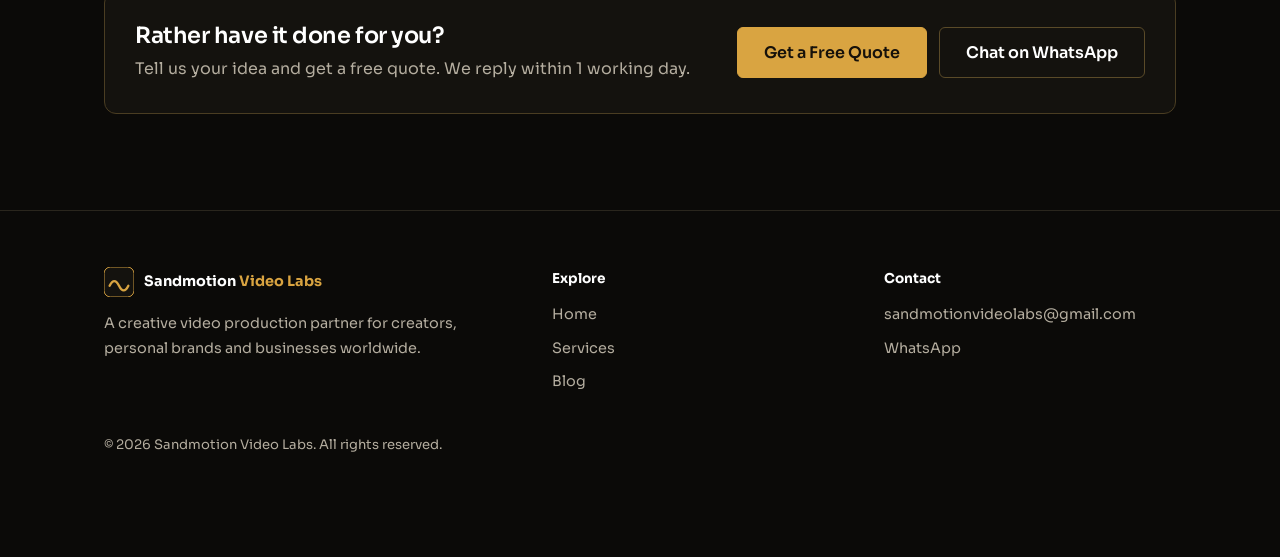
==== commit 6c994360: "Add files via upload" ====
--- a/blog/index.html
+++ b/blog/index.html
@@ -10,7 +10,7 @@
 .pick .row{display:flex;flex-wrap:wrap;gap:10px}
 .pill{display:inline-block;padding:11px 20px;border:1px solid #4a3d22;border-radius:99px;color:#fff;text-decoration:none;font-size:.9rem;background:var(--bg2);transition:all .2s}
 .pill:hover{border-color:var(--gold);background:rgba(217,164,65,.1);transform:translateY(-2px)}
-.pill.solid{background:var(--gold);border-color:var(--gold);color:#16110a;font-weight:600}.pill.solid:hover{background:var(--gold2)}
+button.pill{font:inherit;font-size:.9rem;cursor:pointer}.pill.solid{background:var(--gold);border-color:var(--gold);color:#16110a;font-weight:600}.pill.solid:hover{background:var(--gold2)}
 .g2{display:grid;grid-template-columns:repeat(2,1fr);gap:24px;margin:44px 0 24px}
 .gc{display:flex;flex-direction:column;border:1px solid var(--line);border-radius:12px;overflow:hidden;background:var(--bg2);text-decoration:none;transition:transform .25s,border-color .25s}
 .gc:hover{transform:translateY(-4px);border-color:var(--gold)}
@@ -39,19 +39,20 @@
 <section class="bh"><div class="wrap"><p class="crumbs"><a href="../index.html">&larr; Home</a> / Blog</p>
 <span class="eyebrow">Guides and free tools</span><h1>Know What Your Video Will Cost, Before You Hire</h1>
 <p>Simple, honest guides with free tools that show real price ranges for creators, businesses and brands in India and abroad.</p>
-<div class="pick"><small>Where do you want to start?</small><div class="row"><a class="pill" href="youtube-video-editing-cost-india.html">I&rsquo;m a YouTuber</a><a class="pill" href="hire-video-editor-india-international-clients.html">I&rsquo;m outside India</a><a class="pill" href="reels-shorts-cost-india.html">I want Reels for my business</a><a class="pill" href="video-production-cost-2026.html">I&rsquo;m a business or brand</a><a class="pill solid" href="../index.html#contact">I want a free quote now</a></div></div></div></section>
+<div class="pick"><small>Show me guides for…</small><div class="row" id="flt"><button class="pill solid" type="button" data-f="all">All guides</button><button class="pill" type="button" data-f="creators">YouTubers and creators</button><button class="pill" type="button" data-f="business">Small business</button><button class="pill" type="button" data-f="brands">Brands and companies</button><button class="pill" type="button" data-f="abroad">I am outside India</button></div></div></div></div></section>
 <section><div class="wrap">
-<div class="g2">
-<a class="gc" href="hire-video-editor-india-international-clients.html" data-evt="blog_card_intl"><div class="gt"><span class="tag">Free fit check</span><svg viewBox="0 0 24 24" aria-hidden="true"><circle cx="12" cy="12" r="9"/><path d="M3 12h18M12 3c3 3 3 15 0 18M12 3c-3 3-3 15 0 18"/></svg></div>
-<div class="gb"><span class="for">For creators and businesses outside India</span><h2>Hiring a Video Editor From India: The 2026 Guide for Clients Abroad</h2><p>Real costs, time-zone tips, the risks to avoid and a 30-day pilot plan, plus a fit check that shows how it would work for you.</p><ul><li>Time-zone table for USA, UK, Europe, UAE, Australia</li><li>10-point checklist before you hire</li></ul><div class="gm"><span>15 Nov 2026 &middot; 9 min read</span><span>Read guide &rarr;</span></div></div></a>
-<a class="gc" href="reels-shorts-cost-india.html" data-evt="blog_card_reels"><div class="gt"><span class="tag">Free Reels planner</span><svg viewBox="0 0 24 24" aria-hidden="true"><rect x="7" y="2.5" width="10" height="19" rx="3"/><path d="M11 8.5l3 2-3 2z"/></svg></div>
-<div class="gb"><span class="for">For small businesses and personal brands</span><h2>How Much Should You Pay for Reels and Shorts? India 2026</h2><p>Per-reel and monthly prices, what you are really paying for, and a planner that prices your own Reels package.</p><ul><li>Price table from real 2026 price lists</li><li>7 ways to get more from your budget</li></ul><div class="gm"><span>12 Nov 2026 &middot; 8 min read</span><span>Read guide &rarr;</span></div></div></a>
-<a class="gc" href="youtube-video-editing-cost-india.html" data-evt="blog_card_youtube"><div class="gt"><span class="tag">Free monthly planner</span><svg viewBox="0 0 24 24" aria-hidden="true"><rect x="2.5" y="5" width="19" height="14" rx="4"/><path d="M10 9l5 3-5 3z"/></svg></div>
-<div class="gb"><span class="for">For YouTubers and creators</span><h2>YouTube Video Editing Cost in India: What Creators Really Pay</h2><p>Real per-video and monthly prices from 2026 guides, hidden costs to avoid, and a planner that shows your likely price band.</p><ul><li>Prices per video and per month</li><li>8 questions to ask before you hire</li></ul><div class="gm"><span>12 Nov 2026 &middot; 9 min read</span><span>Read guide &rarr;</span></div></div></a>
-<a class="gc" href="video-production-cost-2026.html" data-evt="blog_card_cost"><div class="gt"><span class="tag">Free cost guide</span><b>&#8377; / $</b></div>
-<div class="gb"><span class="for">For businesses, brands and agencies</span><h2>How Much Does Video Production Cost in 2026? India, USA, UK</h2><p>Market price ranges for social clips, corporate videos and brand films, plus a 60-second guide to estimate your own project.</p><ul><li>Price table by type of video</li><li>7 ways to get more for your money</li></ul><div class="gm"><span>11 Nov 2026 &middot; 8 min read</span><span>Read guide &rarr;</span></div></div></a>
+<div class="g2" id="grid"><a class="gc" data-cat="creators business brands" href="how-to-brief-a-video-editor.html" data-evt="blog_card"><div class="gt"><span class="tag">Free brief builder</span><svg viewBox="0 0 24 24" aria-hidden="true"><path d="M6 3h9l4 4v14H6z"/><path d="M9 12h7M9 16h7"/></svg></div><div class="gb"><span class="for">For anyone about to hire</span><h2>The 7-Point Video Brief: Get the Edit You Imagined the First Time</h2><p>Build a clear brief in two minutes and send it to any editor.</p><ul><li>Brief builder you can copy</li><li>Free template PDF</li></ul><div class="gm"><span>21 Nov 2026 &middot; 6 min read</span><span>Read guide &rarr;</span></div></div></a>
+<a class="gc" data-cat="creators" href="turn-one-video-into-ten-clips.html" data-evt="blog_card"><div class="gt"><span class="tag">Free clip checker</span><svg viewBox="0 0 24 24" aria-hidden="true"><rect x="7" y="2.5" width="10" height="19" rx="3"/><path d="M11 8.5l3 2-3 2z"/></svg></div><div class="gb"><span class="for">For creators, coaches and podcasters</span><h2>1 Video, 10 Clips: A Weekly Repurposing Plan</h2><p>Turn one recording into ten Shorts and Reels, with a clip checker and planner.</p><ul><li>Clip-worthiness checker</li><li>Free 10-clip planner</li></ul><div class="gm"><span>20 Nov 2026 &middot; 7 min read</span><span>Read guide &rarr;</span></div></div></a>
+<a class="gc" data-cat="creators brands" href="monthly-video-editing-packages-worth-it.html" data-evt="blog_card"><div class="gt"><span class="tag">True-cost calculator</span><svg viewBox="0 0 24 24" aria-hidden="true"><rect x="5" y="3" width="14" height="18" rx="2"/><path d="M8 7h8M8 12h2M12 12h2M8 16h2M12 16h2"/></svg></div><div class="gb"><span class="for">For busy creators and brands</span><h2>Monthly Video Editing Packages: Are They Worth It?</h2><p>Work out the true cost of your current setup, and what a good package includes.</p><ul><li>True-cost calculator</li><li>What to get in writing</li></ul><div class="gm"><span>19 Nov 2026 &middot; 7 min read</span><span>Read guide &rarr;</span></div></div></a>
+<a class="gc" data-cat="brands" href="corporate-video-india-what-to-ask-before-you-hire.html" data-evt="blog_card"><div class="gt"><span class="tag">Free video planner</span><svg viewBox="0 0 24 24" aria-hidden="true"><circle cx="9" cy="8" r="3"/><circle cx="17" cy="9" r="2.5"/><path d="M3 20c0-4 3-6 6-6s6 2 6 6M15 14c3 0 6 1.5 6 5"/></svg></div><div class="gb"><span class="for">For companies, HR and marketing teams</span><h2>Corporate Video in India: 12 Questions to Ask Before You Hire</h2><p>Know what to ask, what to prepare and which corporate video you need.</p><ul><li>12 questions to ask</li><li>Corporate video planner</li></ul><div class="gm"><span>18 Nov 2026 &middot; 8 min read</span><span>Read guide &rarr;</span></div></div></a>
+<a class="gc" data-cat="brands creators" href="freelancer-vs-agency-vs-creative-partner.html" data-evt="blog_card"><div class="gt"><span class="tag">Free hiring quiz</span><svg viewBox="0 0 24 24" aria-hidden="true"><circle cx="9" cy="8" r="3"/><circle cx="17" cy="9" r="2.5"/><path d="M3 20c0-4 3-6 6-6s6 2 6 6M15 14c3 0 6 1.5 6 5"/></svg></div><div class="gb"><span class="for">For growing brands and creators</span><h2>Freelancer vs Agency vs Creative Partner: Who Should Edit Your Videos?</h2><p>Compare the three ways to hire, take the quiz and get the free scorecard.</p><ul><li>Side-by-side comparison</li><li>9 scored questions</li></ul><div class="gm"><span>17 Nov 2026 &middot; 7 min read</span><span>Read guide &rarr;</span></div></div></a>
+<a class="gc" data-cat="business" href="five-videos-small-business-should-make-first.html" data-evt="blog_card"><div class="gt"><span class="tag">Free video picker</span><svg viewBox="0 0 24 24" aria-hidden="true"><rect x="2.5" y="5" width="19" height="14" rx="4"/><path d="M10 9l5 3-5 3z"/></svg></div><div class="gb"><span class="for">For small businesses and startups</span><h2>5 Videos Every Small Business Should Make First</h2><p>Which video first? A simple picker, plus what each video should say.</p><ul><li>The 5 videos that earn their keep</li><li>What each should say</li></ul><div class="gm"><span>16 Nov 2026 &middot; 7 min read</span><span>Read guide &rarr;</span></div></div></a>
+<a class="gc" data-cat="abroad brands creators" href="hire-video-editor-india-international-clients.html" data-evt="blog_card"><div class="gt"><span class="tag">Free fit check</span><svg viewBox="0 0 24 24" aria-hidden="true"><circle cx="12" cy="12" r="9"/><path d="M3 12h18M12 3c3 3 3 15 0 18M12 3c-3 3-3 15 0 18"/></svg></div><div class="gb"><span class="for">For creators and businesses outside India</span><h2>Hiring a Video Editor From India: The 2026 Guide for Clients Abroad</h2><p>Real costs, time-zone tips, risks to avoid and a 30-day pilot plan.</p><ul><li>Time-zone table</li><li>10-point checklist</li></ul><div class="gm"><span>15 Nov 2026 &middot; 9 min read</span><span>Read guide &rarr;</span></div></div></a>
+<a class="gc" data-cat="business creators" href="reels-shorts-cost-india.html" data-evt="blog_card"><div class="gt"><span class="tag">Free Reels planner</span><svg viewBox="0 0 24 24" aria-hidden="true"><rect x="7" y="2.5" width="10" height="19" rx="3"/><path d="M11 8.5l3 2-3 2z"/></svg></div><div class="gb"><span class="for">For small businesses and personal brands</span><h2>How Much Should You Pay for Reels and Shorts? India 2026</h2><p>Per-reel and monthly prices, plus a planner that prices your Reels package.</p><ul><li>Price table from real 2026 price lists</li><li>7 ways to save</li></ul><div class="gm"><span>12 Nov 2026 &middot; 8 min read</span><span>Read guide &rarr;</span></div></div></a>
+<a class="gc" data-cat="creators" href="youtube-video-editing-cost-india.html" data-evt="blog_card"><div class="gt"><span class="tag">Free monthly planner</span><svg viewBox="0 0 24 24" aria-hidden="true"><rect x="2.5" y="5" width="19" height="14" rx="4"/><path d="M10 9l5 3-5 3z"/></svg></div><div class="gb"><span class="for">For YouTubers and creators</span><h2>YouTube Video Editing Cost in India: What Creators Really Pay</h2><p>Real per-video and monthly prices, hidden costs and a free planner.</p><ul><li>Prices per video and per month</li><li>8 questions to ask</li></ul><div class="gm"><span>12 Nov 2026 &middot; 9 min read</span><span>Read guide &rarr;</span></div></div></a>
+<a class="gc" data-cat="business brands" href="video-production-cost-2026.html" data-evt="blog_card"><div class="gt"><span class="tag">Free cost guide</span><b>&#8377; / $</b></div><div class="gb"><span class="for">For businesses, brands and agencies</span><h2>How Much Does Video Production Cost in 2026? India, USA, UK</h2><p>Market price ranges for social clips, corporate videos and brand films, plus a 60-second cost guide.</p><ul><li>Price table by type of video</li><li>7 ways to save</li></ul><div class="gm"><span>11 Nov 2026 &middot; 8 min read</span><span>Read guide &rarr;</span></div></div></a>
 </div>
-<p class="soon">More guides are on the way. Have a question you want answered? <a href="../index.html#contact" style="color:var(--gold2)">Tell us</a>.</p>
+<p class="soon">A new guide is added regularly. Have a question you want answered? <a href="../index.html#contact" style="color:var(--gold2)">Tell us</a>.</p>
 <aside class="strip"><div><h2>Rather have it done for you?</h2><p>Tell us your idea and get a free quote. We reply within 1 working day.</p></div><div class="row"><a class="btn" href="../index.html#contact" data-evt="blog_start_project">Get a Free Quote</a><a class="btn ghost" href="https://wa.me/918208072906?text=Hi%20Sandmotion%20Video%20Labs%2C%20I%27d%20like%20to%20discuss%20a%20video%20project." target="_blank" rel="noopener" data-evt="whatsapp_click">Chat on WhatsApp</a></div></aside>
 </div></section>
 </main>
@@ -60,4 +61,11 @@
 <div><h4>Contact</h4><ul><li><a href="mailto:sandmotionvideolabs@gmail.com">sandmotionvideolabs@gmail.com</a></li><li><a href="https://wa.me/918208072906" target="_blank" rel="noopener" data-evt="whatsapp_click">WhatsApp</a></li></ul></div></div>
 <p class="copy">&copy; 2026 Sandmotion Video Labs. All rights reserved.</p></div></footer>
 <div class="mcta"><a class="btn" href="../index.html#contact" data-evt="mobile_start_project">Start Your Project</a><a class="btn ghost" href="https://wa.me/918208072906?text=Hi%20Sandmotion%20Video%20Labs%2C%20I%27d%20like%20to%20discuss%20a%20video%20project." target="_blank" rel="noopener" data-evt="whatsapp_click">WhatsApp</a></div>
-<script src="blog.js"></script></body></html>+<script src="blog.js"></script>
+<script>
+(function(){var bs=document.querySelectorAll('#flt .pill'),cs=document.querySelectorAll('#grid .gc');
+ bs.forEach(function(b){b.addEventListener('click',function(){var f=b.dataset.f;
+  bs.forEach(function(x){x.classList.toggle('solid',x===b)});
+  cs.forEach(function(c){c.style.display=(f==='all'||c.dataset.cat.split(' ').indexOf(f)>-1)?'':'none'});
+  if(window.gtag)gtag('event','blog_filter',{filter:f})})})})();
+</script></body></html>
